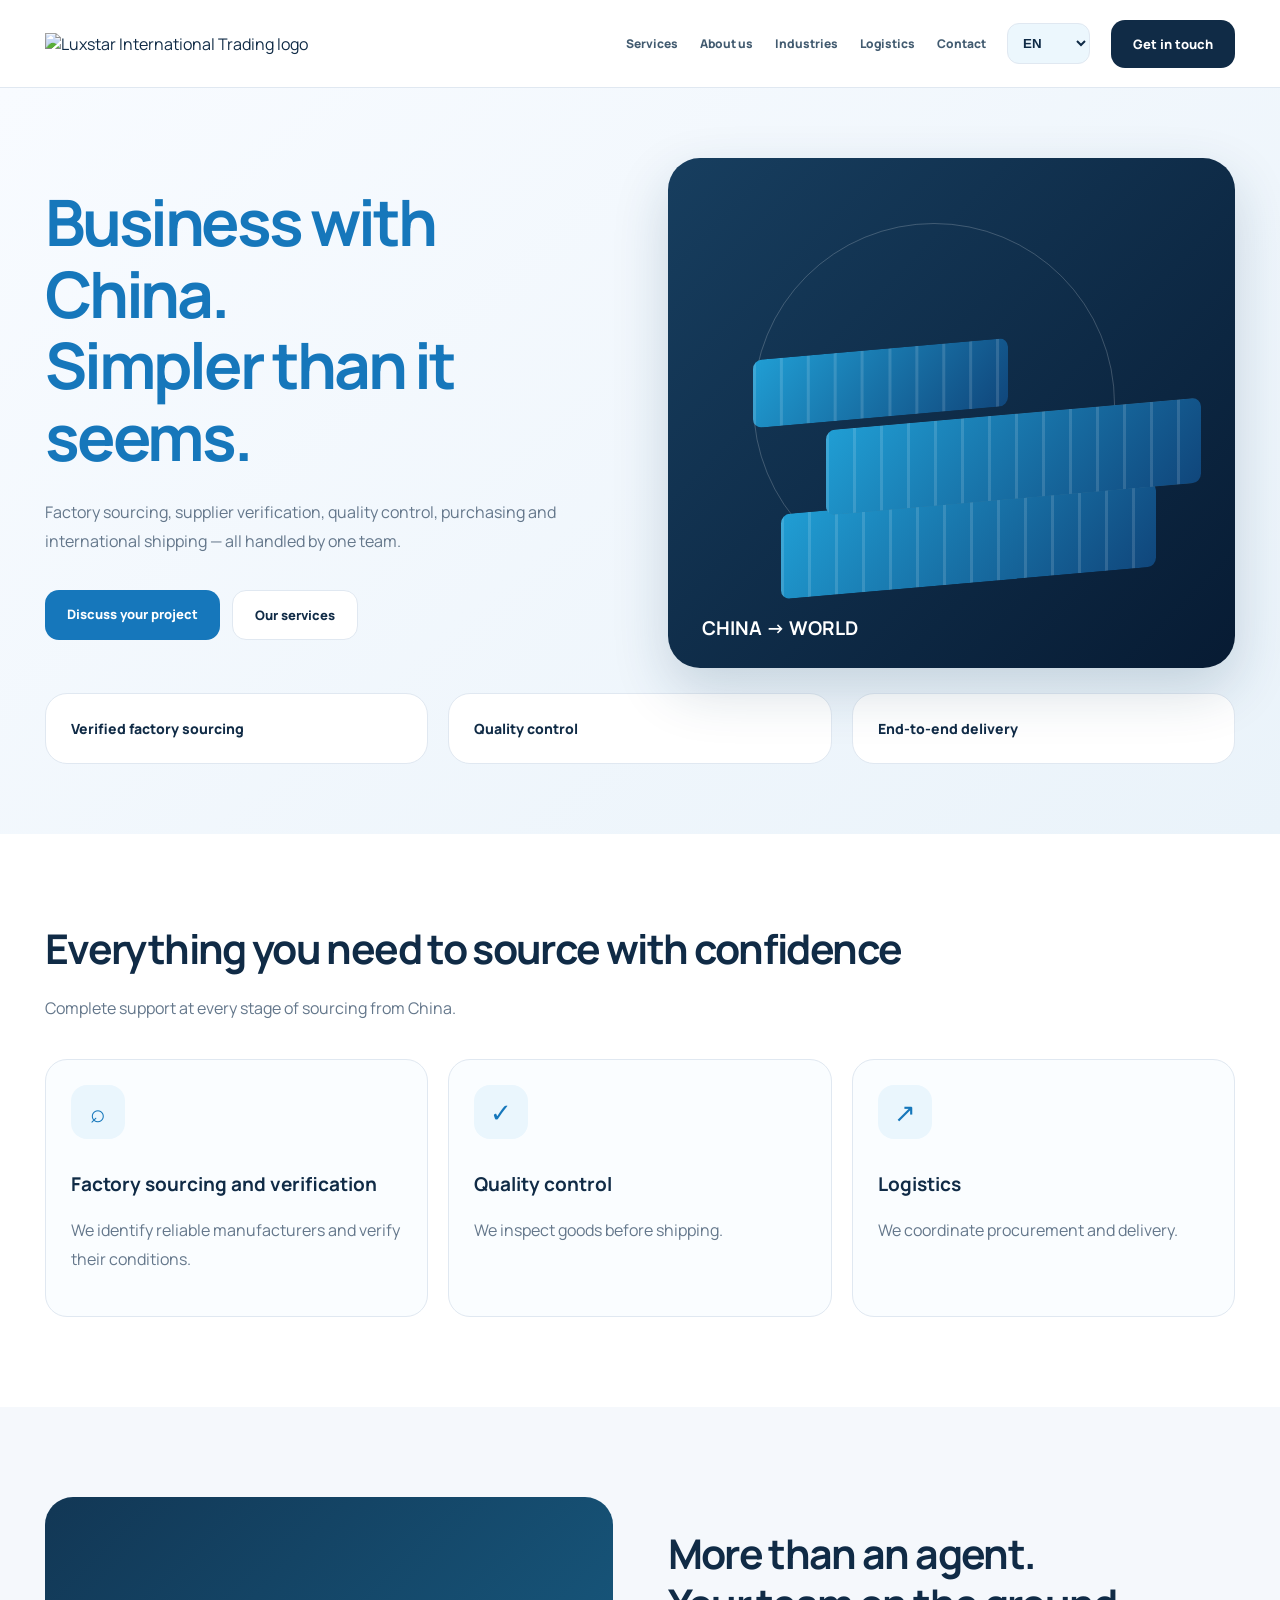
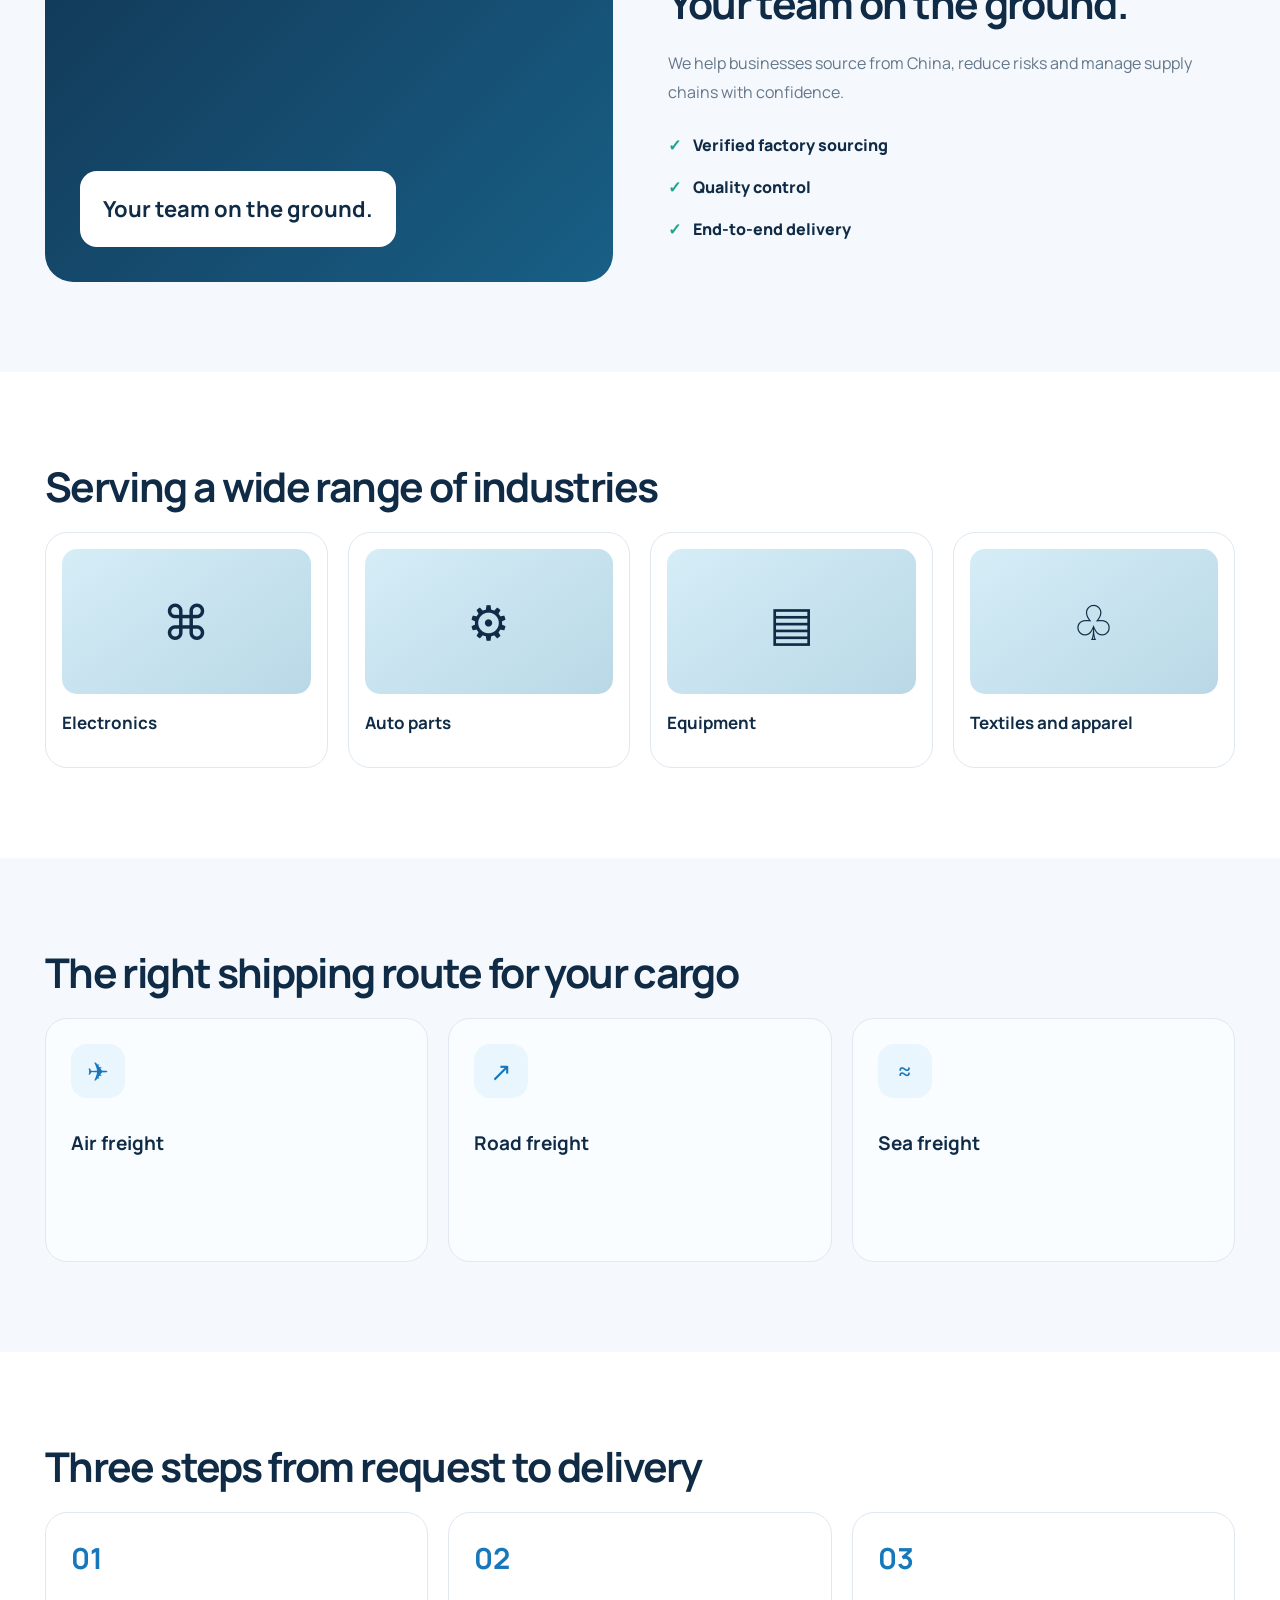
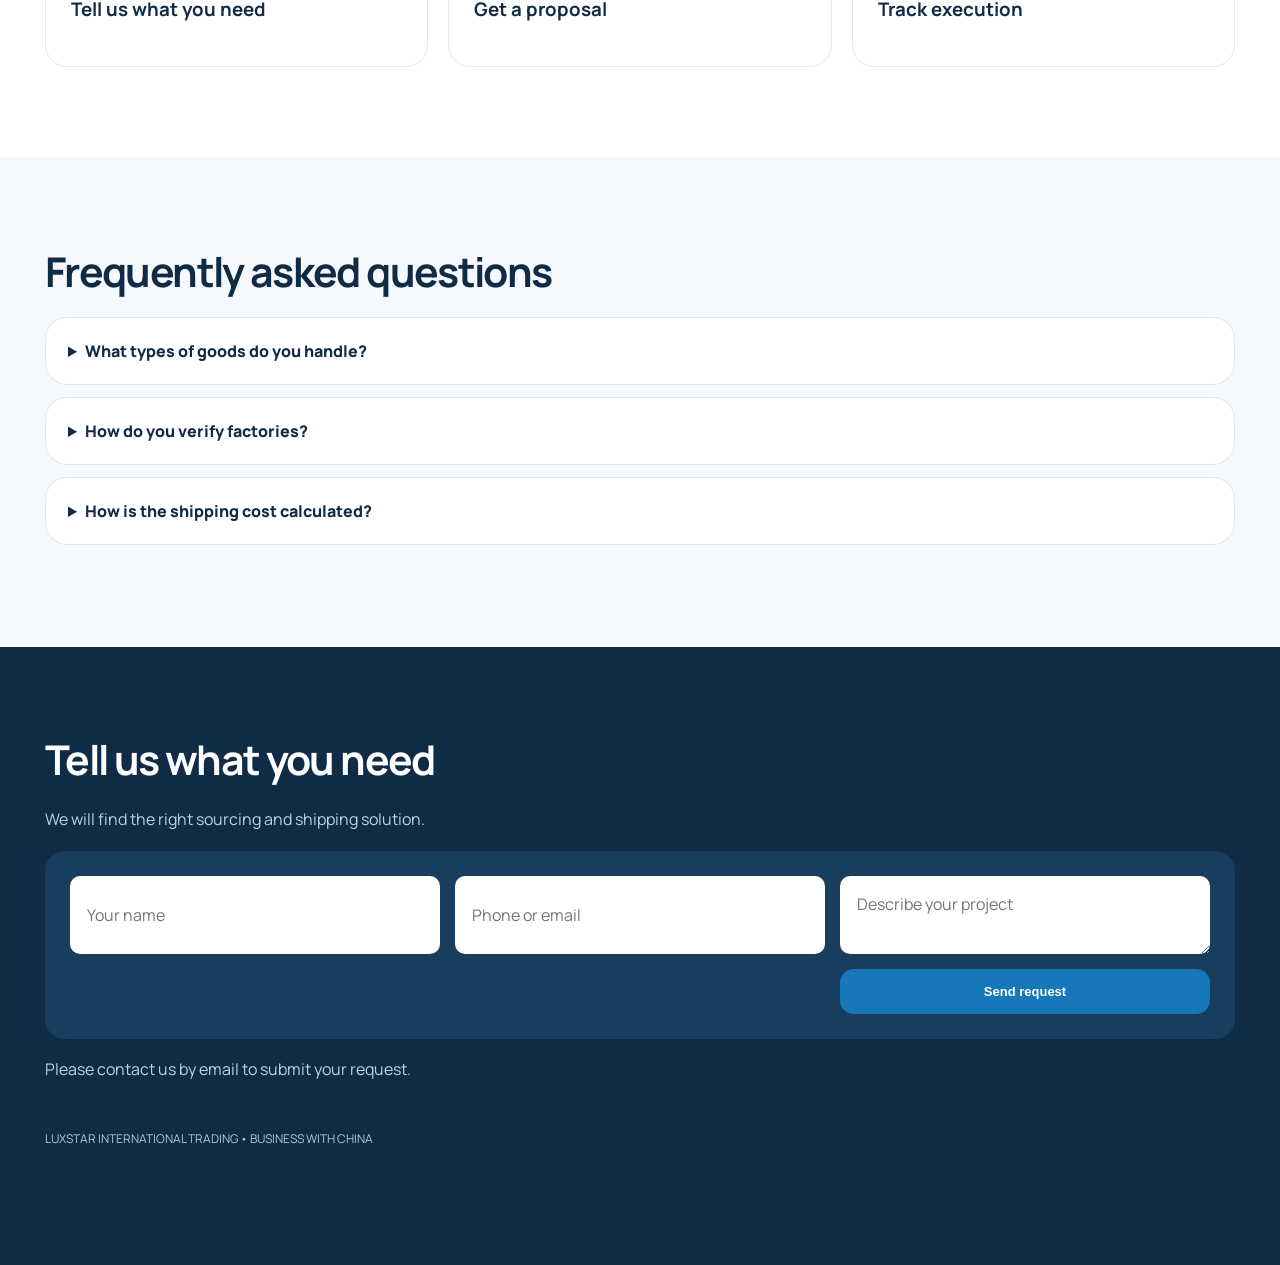
==== figma-release-2026-10-14.html @ 45ba5f86 "Save Figma-based Luxstar English-first website release" ====
<!doctype html><html lang="en"><head><meta charset="utf-8"><meta name="viewport" content="width=device-width,initial-scale=1"><title>Luxstar — China Sourcing & International Logistics</title><meta name="description" content="Factory sourcing, quality control and international logistics from China."><link rel="preconnect" href="https://fonts.googleapis.com"><link rel="stylesheet" href="https://fonts.googleapis.com/css2?family=Manrope:wght@400;500;600;700;800&display=swap"><style>
:root{--navy:#102b46;--blue:#1677bb;--cyan:#4dc7e8;--muted:#64778b;--bg:#f5f8fc;--line:#e0e8f1}*{box-sizing:border-box}html{scroll-behavior:smooth}body{margin:0;background:var(--bg);font-family:Manrope,Arial,sans-serif;color:var(--navy)}a{text-decoration:none;color:inherit}.wrap{width:min(1190px,calc(100% - 38px));margin:auto}.header{background:white;position:sticky;top:0;z-index:20;border-bottom:1px solid var(--line)}.head{display:flex;align-items:center;gap:21px;min-height:87px}.brand img{width:112px;height:74px;object-fit:contain}.nav{display:flex;align-items:center;gap:22px;margin-left:auto}.nav a{font-size:12px;font-weight:800;color:#425b70}.switch{padding:11px;border:1px solid var(--line);border-radius:12px;background:#ecf7fd;color:var(--navy);font-weight:800}.cta,.btn{background:var(--blue);color:white;border-radius:14px;padding:15px 22px;display:inline-block;font-size:13px;font-weight:800;border:0;cursor:pointer}.cta{background:var(--navy)}.hero{padding:70px 0;background:linear-gradient(140deg,#f8fbff,#eaf3fa)}.hero-grid,.about-grid{display:grid;grid-template-columns:1fr 1fr;gap:55px;align-items:center}h1{font-size:clamp(42px,5vw,72px);line-height:1.12;letter-spacing:-.05em;margin:0 0 25px}h1 span{color:var(--blue)}p{line-height:1.85;color:var(--muted)}.hero p{font-size:16px;max-width:570px}.hero .actions{margin-top:33px;display:flex;gap:12px}.btn.outline{color:var(--navy);background:white;border:1px solid var(--line)}.art{height:510px;background:linear-gradient(135deg,#173e5f,#071b33);border-radius:32px;position:relative;overflow:hidden;padding:36px;color:white;box-shadow:0 22px 55px #173e6030}.art:before{content:"";position:absolute;width:360px;height:360px;border:1px solid #ffffff33;border-radius:50%;top:65px;left:15%}.art .box{position:absolute;border-radius:9px;background:repeating-linear-gradient(90deg,#ffffff22 0 3px,transparent 3px 27px),linear-gradient(130deg,#209ed4,#10467b);height:85px;left:20%;width:66%;bottom:85px;transform:skewY(-5deg)}.art .box.two{left:28%;bottom:169px;background-color:#477994}.art .box.three{left:15%;bottom:251px;width:45%;height:68px}.art b{position:absolute;bottom:27px;left:34px;font-size:19px}.stats,.cards,.products,.steps{display:grid;gap:20px}.stats{grid-template-columns:repeat(3,1fr);margin-top:25px}.stats div,.card,.product,.step,.faqitem{background:white;border:1px solid var(--line);border-radius:22px;padding:25px}.stats div{font-size:14px;font-weight:800}section.block{padding:90px 0}section.white{background:white}h2{font-size:clamp(29px,3.2vw,45px);line-height:1.22;letter-spacing:-.04em;margin:0 0 20px}.lead{margin-bottom:35px}.cards{grid-template-columns:repeat(3,1fr)}.card{min-height:244px;background:#fafdff}.card .symbol{display:grid;place-items:center;border-radius:16px;background:#eaf6fd;color:var(--blue);height:54px;width:54px;font-size:26px}.card h3{margin-top:32px;font-size:19px}.about-bg{min-height:385px;background:linear-gradient(135deg,#123755,#185f86);border-radius:28px;display:flex;align-items:flex-end;padding:35px}.about-bg strong{display:block;background:white;padding:23px;border-radius:17px;font-size:22px;max-width:330px}.checks div{padding:10px 0;font-weight:800}.checks div:before{content:"✓";color:#20a38b;margin-right:12px}.products{grid-template-columns:repeat(4,1fr)}.product{padding:16px}.product .graphic{height:145px;background:linear-gradient(145deg,#d5edf7,#b9d8e6);border-radius:15px;display:grid;place-items:center;font-size:48px}.product h3{font-size:17px}.steps{grid-template-columns:repeat(3,1fr)}.step b{font-size:29px;color:var(--blue)}.faqitem{margin:12px 0;padding:0}.faqitem summary{cursor:pointer;padding:22px;font-weight:800}.faqitem p{padding:0 22px 20px}.contact{background:var(--navy);padding:88px 0;color:white}.contact h2{color:white}.contact p{color:#b9d4e9}.contact form{background:#173e5f;padding:25px;border-radius:20px;display:grid;grid-template-columns:1fr 1fr 1fr;gap:15px}.contact input,.contact textarea{width:100%;padding:17px;border:0;border-radius:10px;font:inherit;min-width:0}.contact textarea{resize:vertical;min-height:54px}.contact form button{grid-column:3}.foot{padding:30px 0;color:#aaccdc;font-size:12px}.mobilemenu{display:none}@media(max-width:1050px){.nav{gap:10px}.nav a{font-size:11px}.brand img{width:94px}}@media(max-width:760px){.head{flex-wrap:wrap;padding:8px 0;gap:12px}.nav{order:5;width:100%;overflow-x:auto;padding-bottom:8px;margin-left:0}.nav a{white-space:nowrap}.hero-grid,.about-grid{grid-template-columns:1fr}.art{height:340px}.stats,.cards,.steps{grid-template-columns:1fr}.products{grid-template-columns:repeat(2,1fr)}section.block{padding:55px 0}.contact form{grid-template-columns:1fr}.contact form button{grid-column:1}h1{font-size:42px}.hero{padding:45px 0}}
</style></head><body><header class="header"><div class="wrap head"><a class="brand" href="#top"><img src="https://raw.githubusercontent.com/ceovitaly/luxstar-site/master/logo.jpeg" alt="Luxstar International Trading logo"></a><nav class="nav"><a href="#services" data-i="0"></a><a href="#about" data-i="1"></a><a href="#products" data-i="2"></a><a href="#logistics" data-i="3"></a><a href="#contact" data-i="4"></a></nav><select class="switch" id="lang" aria-label="Language"><option value="en">EN</option><option value="ru">RU</option><option value="zh">中文</option><option value="de">DE</option><option value="es">ES</option><option value="it">IT</option><option value="pt">PT</option><option value="ja">日本語</option><option value="ar">العربية</option><option value="th">ไทย</option><option value="tr">TR</option></select><a href="#contact" class="cta" data-i="5"></a></div></header><main><section id="top" class="hero"><div class="wrap"><div class="hero-grid"><div><h1><span data-i="6"></span><br><span data-i="7"></span></h1><p data-i="8"></p><div class="actions"><a class="btn" href="#contact" data-i="9"></a><a class="btn outline" href="#services" data-i="10"></a></div></div><div class="art" aria-label="Stylized cargo containers"><div class="box"></div><div class="box two"></div><div class="box three"></div><b>CHINA → WORLD</b></div></div><div class="stats"><div data-i="11"></div><div data-i="12"></div><div data-i="13"></div></div></div></section><section id="services" class="block white"><div class="wrap"><h2 data-i="14"></h2><p class="lead" data-i="15"></p><div class="cards"><article class="card"><div class="symbol">⌕</div><h3 data-i="16"></h3><p data-i="17"></p></article><article class="card"><div class="symbol">✓</div><h3 data-i="12"></h3><p data-i="18"></p></article><article class="card"><div class="symbol">↗</div><h3 data-i="3"></h3><p data-i="19"></p></article></div></div></section><section class="block" id="about"><div class="wrap about-grid"><div class="about-bg"><strong data-i="21"></strong></div><div><h2><span data-i="20"></span><br><span data-i="21"></span></h2><p data-i="22"></p><div class="checks"><div data-i="11"></div><div data-i="12"></div><div data-i="13"></div></div></div></div></section><section id="products" class="block white"><div class="wrap"><h2 data-i="27"></h2><div class="products"><article class="product"><div class="graphic">⌘</div><h3 data-i="23"></h3></article><article class="product"><div class="graphic">⚙</div><h3 data-i="24"></h3></article><article class="product"><div class="graphic">▤</div><h3 data-i="25"></h3></article><article class="product"><div class="graphic">♧</div><h3 data-i="26"></h3></article></div></div></section><section id="logistics" class="block"><div class="wrap"><h2 data-i="28"></h2><div class="cards"><article class="card"><div class="symbol">✈</div><h3 data-i="29"></h3></article><article class="card"><div class="symbol">↗</div><h3 data-i="30"></h3></article><article class="card"><div class="symbol">≈</div><h3 data-i="31"></h3></article></div></div></section><section class="block white"><div class="wrap"><h2 data-i="32"></h2><div class="steps"><div class="step"><b>01</b><h3 data-i="33"></h3></div><div class="step"><b>02</b><h3 data-i="34"></h3></div><div class="step"><b>03</b><h3 data-i="35"></h3></div></div></div></section><section class="block"><div class="wrap"><h2 data-i="36"></h2><div class="faqitem"><details><summary data-i="37"></summary><p data-i="17"></p></details></div><div class="faqitem"><details><summary data-i="38"></summary><p data-i="18"></p></details></div><div class="faqitem"><details><summary data-i="39"></summary><p data-i="19"></p></details></div></div></section><section id="contact" class="contact"><div class="wrap"><h2 data-i="40"></h2><p data-i="41"></p><form id="contact-form"><input required name="name" data-ph="42"><input required name="contact" data-ph="43"><textarea required name="message" data-ph="44"></textarea><button class="btn" type="submit" data-i="45"></button></form><p id="form-note" data-i="46"></p><div class="foot">LUXSTAR INTERNATIONAL TRADING • BUSINESS WITH CHINA</div></div></section></main><script>const T={"en":["Services","About us","Industries","Logistics","Contact","Get in touch","Business with China.","Simpler than it seems.","Factory sourcing, supplier verification, quality control, purchasing and international shipping — all handled by one team.","Discuss your project","Our services","Verified factory sourcing","Quality control","End-to-end delivery","Everything you need to source with confidence","Complete support at every stage of sourcing from China.","Factory sourcing and verification","We identify reliable manufacturers and verify their conditions.","We inspect goods before shipping.","We coordinate procurement and delivery.","More than an agent.","Your team on the ground.","We help businesses source from China, reduce risks and manage supply chains with confidence.","Electronics","Auto parts","Equipment","Textiles and apparel","Serving a wide range of industries","The right shipping route for your cargo","Air freight","Road freight","Sea freight","Three steps from request to delivery","Tell us what you need","Get a proposal","Track execution","Frequently asked questions","What types of goods do you handle?","How do you verify factories?","How is the shipping cost calculated?","Tell us what you need","We will find the right sourcing and shipping solution.","Your name","Phone or email","Describe your project","Send request","Please contact us by email to submit your request.","Learn more"],"ru":["Услуги","О компании","Категории","Логистика","Контакты","Связаться","Бизнес с Китаем.","Проще, чем кажется.","Поиск производителей, проверка фабрик, контроль качества, закупки и доставка товаров из Китая — в одной команде.","Обсудить задачу","Наши услуги","Поиск проверенных фабрик","Контроль качества","Доставка под ключ","Всё необходимое для уверенных закупок","Комплексное сопровождение бизнеса на каждом этапе работы с Китаем.","Поиск и проверка фабрик","Найдём надёжного производителя и проверим условия работы.","Проверим товар до отправки.","Организуем закупку и доставку.","Не просто посредник.","Ваша команда на месте.","Помогаем бизнесу закупать товары в Китае, снижать риски и уверенно управлять поставками.","Электроника","Автозапчасти","Оборудование","Текстиль и одежда","Работаем с разными направлениями бизнеса","Оптимальный маршрут под ваш груз","Авиадоставка","Автомобильная","Морская","Три шага от запроса до результата","Расскажите о задаче","Получите предложение","Контролируйте исполнение","Отвечаем на главное","С какими товарами вы работаете?","Как происходит проверка фабрик?","Как рассчитывается стоимость доставки?","Расскажите, что вам нужно","Подберём решение для закупки и доставки из Китая.","Ваше имя","Телефон или email","Опишите задачу","Отправить заявку","Для отправки заявки свяжитесь с нами по электронной почте.","Подробнее"]};const select=document.getElementById('lang');function change(l){const lang=T[l]?l:'en';const values=T[lang];document.documentElement.lang=lang;document.documentElement.dir=lang==='ar'?'rtl':'ltr';document.querySelectorAll('[data-i]').forEach(n=>{n.textContent=values[Number(n.dataset.i)]||T.en[Number(n.dataset.i)]});document.querySelectorAll('[data-ph]').forEach(n=>{n.placeholder=values[Number(n.dataset.ph)]||T.en[Number(n.dataset.ph)]});select.value=l;try{localStorage.setItem('luxstar-lang',l)}catch(e){}document.title='LUXSTAR — '+(values[6]||T.en[6]);history.replaceState(null,'',location.pathname+'?lang='+l+location.hash)}select.addEventListener('change',e=>change(e.target.value));const params=new URLSearchParams(location.search);change(params.get('lang')||localStorage.getItem('luxstar-lang')||'en');document.getElementById('contact-form').addEventListener('submit',e=>{e.preventDefault();const d=new FormData(e.target);const subject=encodeURIComponent('Luxstar website inquiry');const body=encodeURIComponent('Name: '+d.get('name')+'\nContact: '+d.get('contact')+'\nMessage: '+d.get('message'));location.href='mailto:info@luxstartrading.com?subject='+subject+'&body='+body;});</script></body></html>
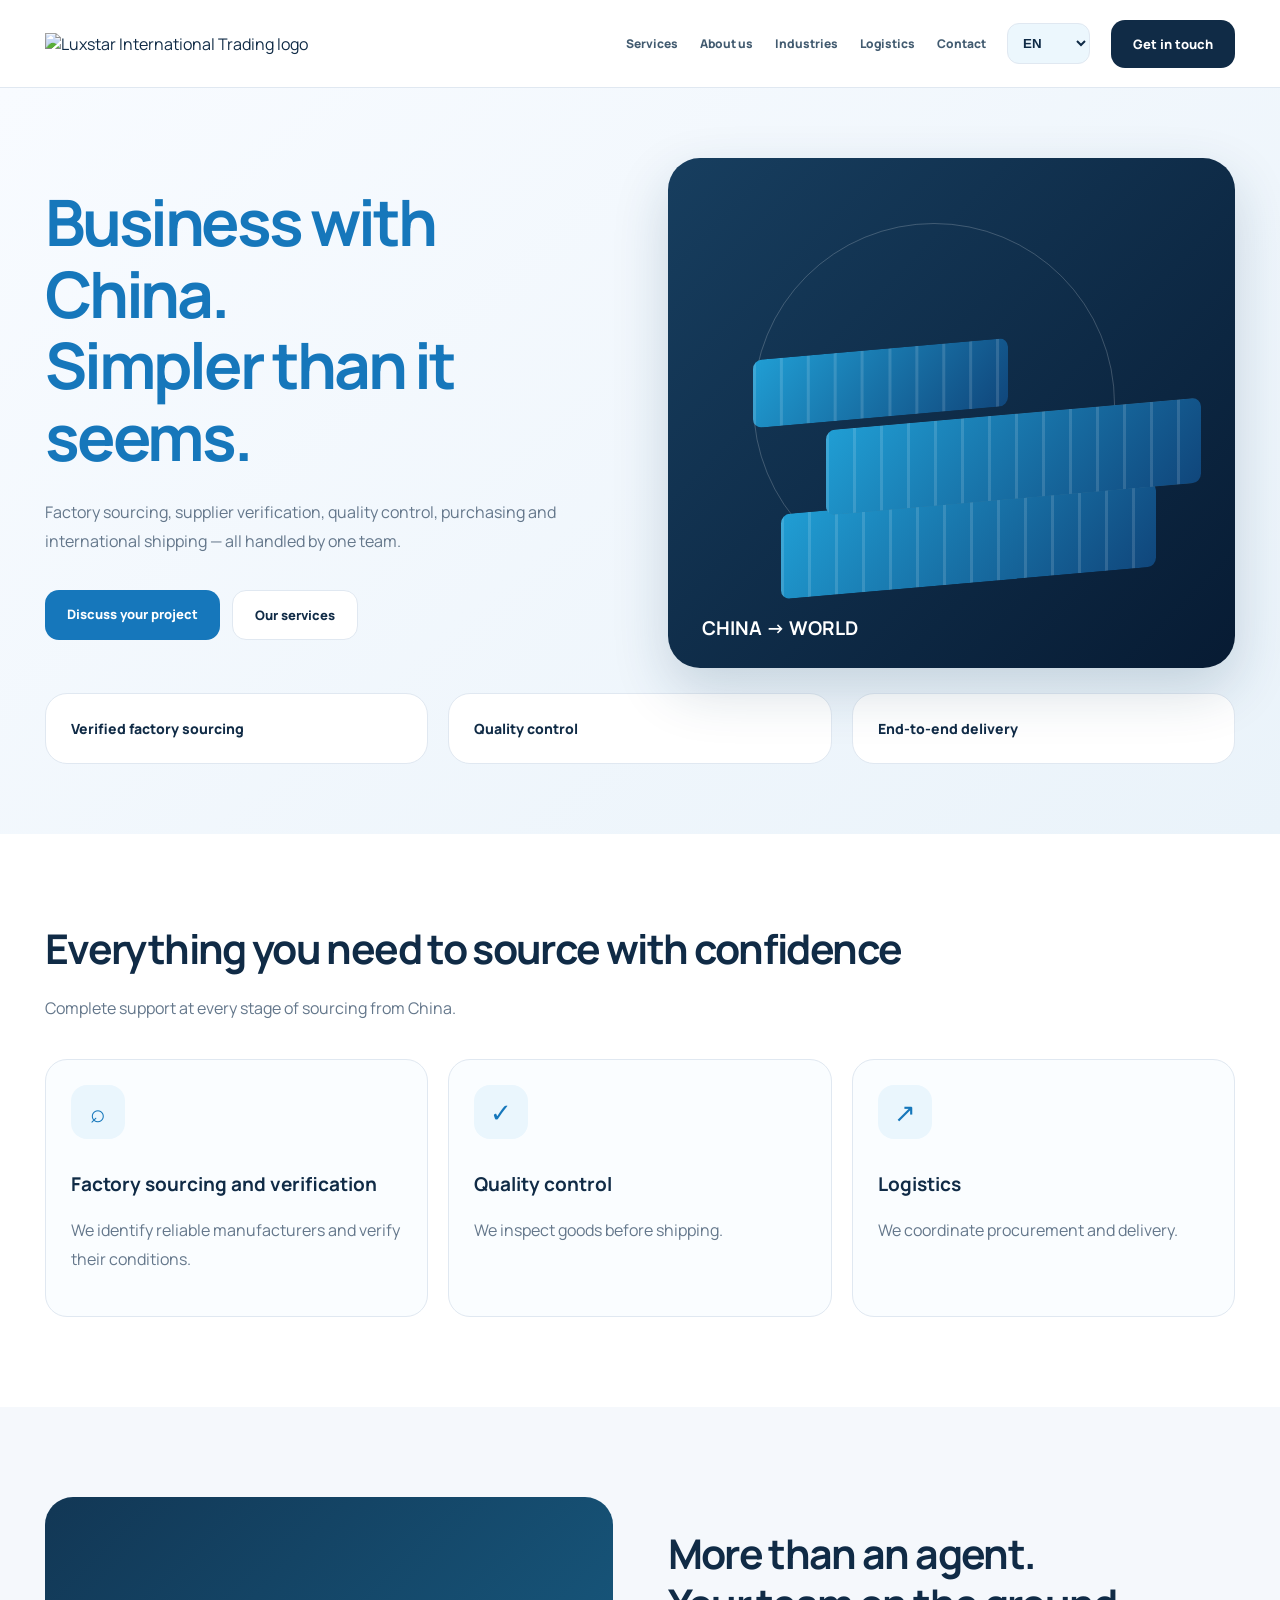
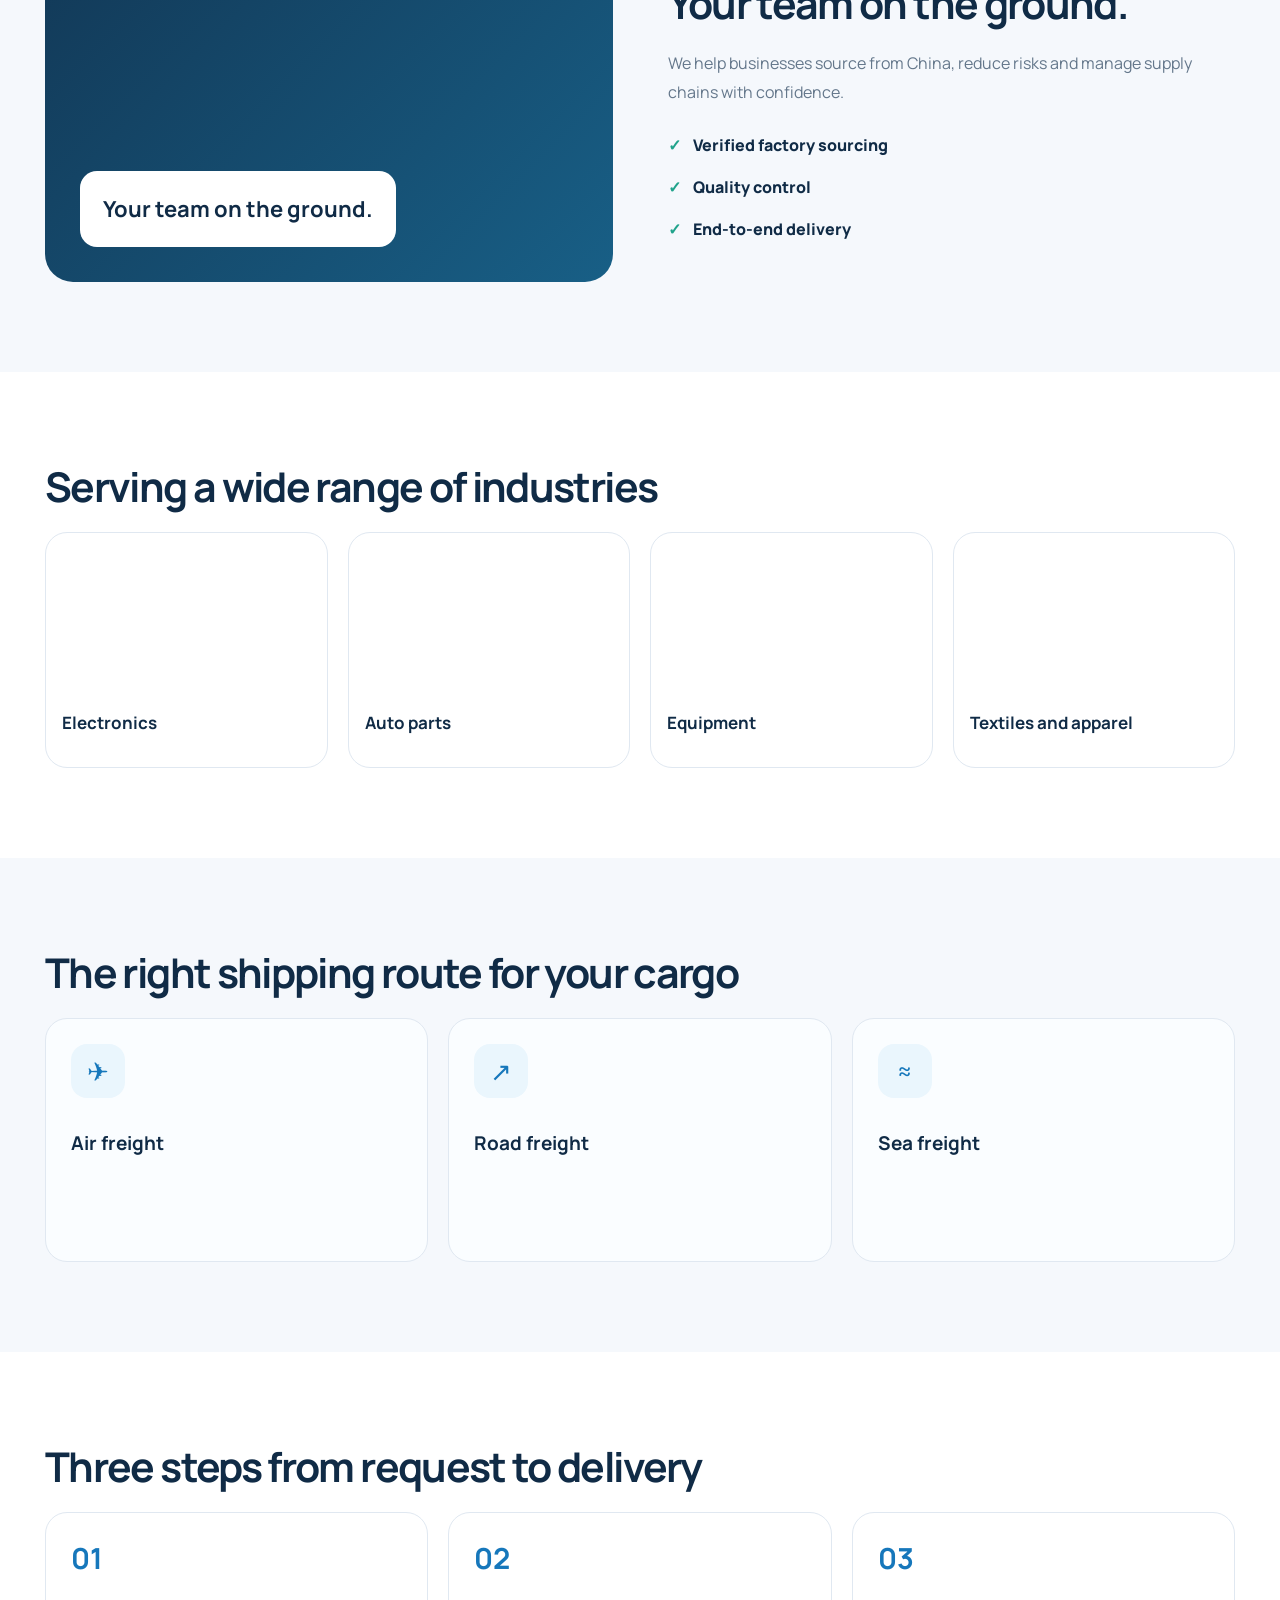
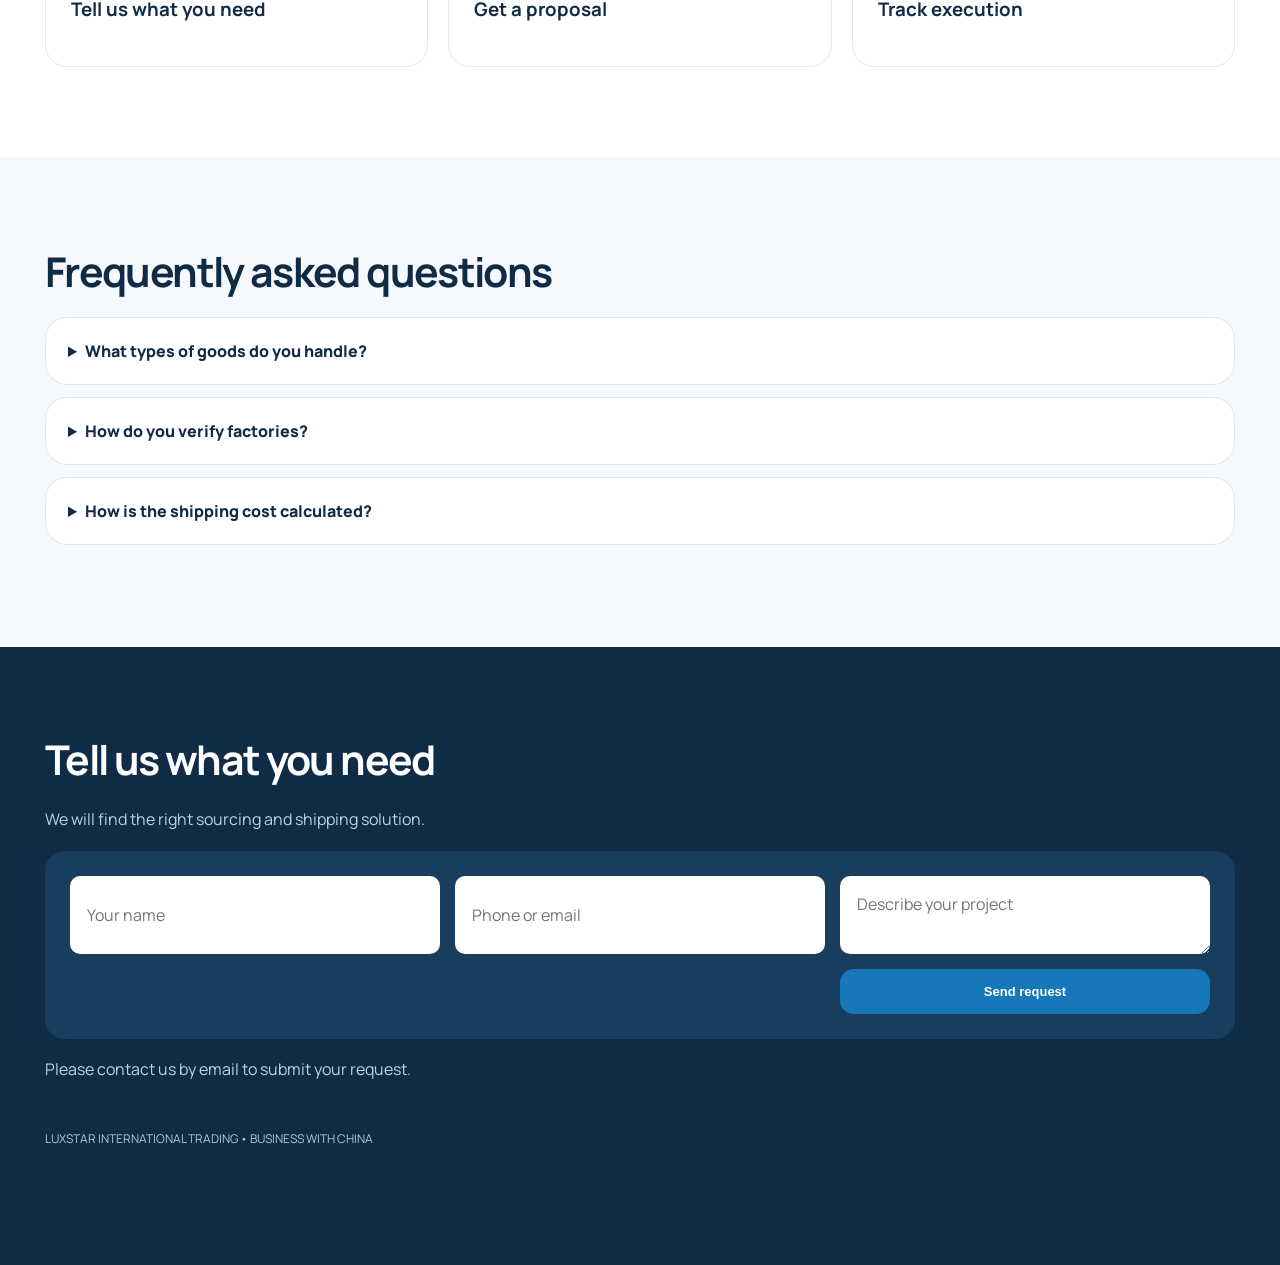
==== commit b9a4fca8: "Use original Luxstar imagery for hero and product categories" ====
--- a/figma-release-2026-10-14.html
+++ b/figma-release-2026-10-14.html
@@ -1,3 +1,3 @@
 <!doctype html><html lang="en"><head><meta charset="utf-8"><meta name="viewport" content="width=device-width,initial-scale=1"><title>Luxstar — China Sourcing & International Logistics</title><meta name="description" content="Factory sourcing, quality control and international logistics from China."><link rel="preconnect" href="https://fonts.googleapis.com"><link rel="stylesheet" href="https://fonts.googleapis.com/css2?family=Manrope:wght@400;500;600;700;800&display=swap"><style>
-:root{--navy:#102b46;--blue:#1677bb;--cyan:#4dc7e8;--muted:#64778b;--bg:#f5f8fc;--line:#e0e8f1}*{box-sizing:border-box}html{scroll-behavior:smooth}body{margin:0;background:var(--bg);font-family:Manrope,Arial,sans-serif;color:var(--navy)}a{text-decoration:none;color:inherit}.wrap{width:min(1190px,calc(100% - 38px));margin:auto}.header{background:white;position:sticky;top:0;z-index:20;border-bottom:1px solid var(--line)}.head{display:flex;align-items:center;gap:21px;min-height:87px}.brand img{width:112px;height:74px;object-fit:contain}.nav{display:flex;align-items:center;gap:22px;margin-left:auto}.nav a{font-size:12px;font-weight:800;color:#425b70}.switch{padding:11px;border:1px solid var(--line);border-radius:12px;background:#ecf7fd;color:var(--navy);font-weight:800}.cta,.btn{background:var(--blue);color:white;border-radius:14px;padding:15px 22px;display:inline-block;font-size:13px;font-weight:800;border:0;cursor:pointer}.cta{background:var(--navy)}.hero{padding:70px 0;background:linear-gradient(140deg,#f8fbff,#eaf3fa)}.hero-grid,.about-grid{display:grid;grid-template-columns:1fr 1fr;gap:55px;align-items:center}h1{font-size:clamp(42px,5vw,72px);line-height:1.12;letter-spacing:-.05em;margin:0 0 25px}h1 span{color:var(--blue)}p{line-height:1.85;color:var(--muted)}.hero p{font-size:16px;max-width:570px}.hero .actions{margin-top:33px;display:flex;gap:12px}.btn.outline{color:var(--navy);background:white;border:1px solid var(--line)}.art{height:510px;background:linear-gradient(135deg,#173e5f,#071b33);border-radius:32px;position:relative;overflow:hidden;padding:36px;color:white;box-shadow:0 22px 55px #173e6030}.art:before{content:"";position:absolute;width:360px;height:360px;border:1px solid #ffffff33;border-radius:50%;top:65px;left:15%}.art .box{position:absolute;border-radius:9px;background:repeating-linear-gradient(90deg,#ffffff22 0 3px,transparent 3px 27px),linear-gradient(130deg,#209ed4,#10467b);height:85px;left:20%;width:66%;bottom:85px;transform:skewY(-5deg)}.art .box.two{left:28%;bottom:169px;background-color:#477994}.art .box.three{left:15%;bottom:251px;width:45%;height:68px}.art b{position:absolute;bottom:27px;left:34px;font-size:19px}.stats,.cards,.products,.steps{display:grid;gap:20px}.stats{grid-template-columns:repeat(3,1fr);margin-top:25px}.stats div,.card,.product,.step,.faqitem{background:white;border:1px solid var(--line);border-radius:22px;padding:25px}.stats div{font-size:14px;font-weight:800}section.block{padding:90px 0}section.white{background:white}h2{font-size:clamp(29px,3.2vw,45px);line-height:1.22;letter-spacing:-.04em;margin:0 0 20px}.lead{margin-bottom:35px}.cards{grid-template-columns:repeat(3,1fr)}.card{min-height:244px;background:#fafdff}.card .symbol{display:grid;place-items:center;border-radius:16px;background:#eaf6fd;color:var(--blue);height:54px;width:54px;font-size:26px}.card h3{margin-top:32px;font-size:19px}.about-bg{min-height:385px;background:linear-gradient(135deg,#123755,#185f86);border-radius:28px;display:flex;align-items:flex-end;padding:35px}.about-bg strong{display:block;background:white;padding:23px;border-radius:17px;font-size:22px;max-width:330px}.checks div{padding:10px 0;font-weight:800}.checks div:before{content:"✓";color:#20a38b;margin-right:12px}.products{grid-template-columns:repeat(4,1fr)}.product{padding:16px}.product .graphic{height:145px;background:linear-gradient(145deg,#d5edf7,#b9d8e6);border-radius:15px;display:grid;place-items:center;font-size:48px}.product h3{font-size:17px}.steps{grid-template-columns:repeat(3,1fr)}.step b{font-size:29px;color:var(--blue)}.faqitem{margin:12px 0;padding:0}.faqitem summary{cursor:pointer;padding:22px;font-weight:800}.faqitem p{padding:0 22px 20px}.contact{background:var(--navy);padding:88px 0;color:white}.contact h2{color:white}.contact p{color:#b9d4e9}.contact form{background:#173e5f;padding:25px;border-radius:20px;display:grid;grid-template-columns:1fr 1fr 1fr;gap:15px}.contact input,.contact textarea{width:100%;padding:17px;border:0;border-radius:10px;font:inherit;min-width:0}.contact textarea{resize:vertical;min-height:54px}.contact form button{grid-column:3}.foot{padding:30px 0;color:#aaccdc;font-size:12px}.mobilemenu{display:none}@media(max-width:1050px){.nav{gap:10px}.nav a{font-size:11px}.brand img{width:94px}}@media(max-width:760px){.head{flex-wrap:wrap;padding:8px 0;gap:12px}.nav{order:5;width:100%;overflow-x:auto;padding-bottom:8px;margin-left:0}.nav a{white-space:nowrap}.hero-grid,.about-grid{grid-template-columns:1fr}.art{height:340px}.stats,.cards,.steps{grid-template-columns:1fr}.products{grid-template-columns:repeat(2,1fr)}section.block{padding:55px 0}.contact form{grid-template-columns:1fr}.contact form button{grid-column:1}h1{font-size:42px}.hero{padding:45px 0}}
-</style></head><body><header class="header"><div class="wrap head"><a class="brand" href="#top"><img src="https://raw.githubusercontent.com/ceovitaly/luxstar-site/master/logo.jpeg" alt="Luxstar International Trading logo"></a><nav class="nav"><a href="#services" data-i="0"></a><a href="#about" data-i="1"></a><a href="#products" data-i="2"></a><a href="#logistics" data-i="3"></a><a href="#contact" data-i="4"></a></nav><select class="switch" id="lang" aria-label="Language"><option value="en">EN</option><option value="ru">RU</option><option value="zh">中文</option><option value="de">DE</option><option value="es">ES</option><option value="it">IT</option><option value="pt">PT</option><option value="ja">日本語</option><option value="ar">العربية</option><option value="th">ไทย</option><option value="tr">TR</option></select><a href="#contact" class="cta" data-i="5"></a></div></header><main><section id="top" class="hero"><div class="wrap"><div class="hero-grid"><div><h1><span data-i="6"></span><br><span data-i="7"></span></h1><p data-i="8"></p><div class="actions"><a class="btn" href="#contact" data-i="9"></a><a class="btn outline" href="#services" data-i="10"></a></div></div><div class="art" aria-label="Stylized cargo containers"><div class="box"></div><div class="box two"></div><div class="box three"></div><b>CHINA → WORLD</b></div></div><div class="stats"><div data-i="11"></div><div data-i="12"></div><div data-i="13"></div></div></div></section><section id="services" class="block white"><div class="wrap"><h2 data-i="14"></h2><p class="lead" data-i="15"></p><div class="cards"><article class="card"><div class="symbol">⌕</div><h3 data-i="16"></h3><p data-i="17"></p></article><article class="card"><div class="symbol">✓</div><h3 data-i="12"></h3><p data-i="18"></p></article><article class="card"><div class="symbol">↗</div><h3 data-i="3"></h3><p data-i="19"></p></article></div></div></section><section class="block" id="about"><div class="wrap about-grid"><div class="about-bg"><strong data-i="21"></strong></div><div><h2><span data-i="20"></span><br><span data-i="21"></span></h2><p data-i="22"></p><div class="checks"><div data-i="11"></div><div data-i="12"></div><div data-i="13"></div></div></div></div></section><section id="products" class="block white"><div class="wrap"><h2 data-i="27"></h2><div class="products"><article class="product"><div class="graphic">⌘</div><h3 data-i="23"></h3></article><article class="product"><div class="graphic">⚙</div><h3 data-i="24"></h3></article><article class="product"><div class="graphic">▤</div><h3 data-i="25"></h3></article><article class="product"><div class="graphic">♧</div><h3 data-i="26"></h3></article></div></div></section><section id="logistics" class="block"><div class="wrap"><h2 data-i="28"></h2><div class="cards"><article class="card"><div class="symbol">✈</div><h3 data-i="29"></h3></article><article class="card"><div class="symbol">↗</div><h3 data-i="30"></h3></article><article class="card"><div class="symbol">≈</div><h3 data-i="31"></h3></article></div></div></section><section class="block white"><div class="wrap"><h2 data-i="32"></h2><div class="steps"><div class="step"><b>01</b><h3 data-i="33"></h3></div><div class="step"><b>02</b><h3 data-i="34"></h3></div><div class="step"><b>03</b><h3 data-i="35"></h3></div></div></div></section><section class="block"><div class="wrap"><h2 data-i="36"></h2><div class="faqitem"><details><summary data-i="37"></summary><p data-i="17"></p></details></div><div class="faqitem"><details><summary data-i="38"></summary><p data-i="18"></p></details></div><div class="faqitem"><details><summary data-i="39"></summary><p data-i="19"></p></details></div></div></section><section id="contact" class="contact"><div class="wrap"><h2 data-i="40"></h2><p data-i="41"></p><form id="contact-form"><input required name="name" data-ph="42"><input required name="contact" data-ph="43"><textarea required name="message" data-ph="44"></textarea><button class="btn" type="submit" data-i="45"></button></form><p id="form-note" data-i="46"></p><div class="foot">LUXSTAR INTERNATIONAL TRADING • BUSINESS WITH CHINA</div></div></section></main><script>const T={"en":["Services","About us","Industries","Logistics","Contact","Get in touch","Business with China.","Simpler than it seems.","Factory sourcing, supplier verification, quality control, purchasing and international shipping — all handled by one team.","Discuss your project","Our services","Verified factory sourcing","Quality control","End-to-end delivery","Everything you need to source with confidence","Complete support at every stage of sourcing from China.","Factory sourcing and verification","We identify reliable manufacturers and verify their conditions.","We inspect goods before shipping.","We coordinate procurement and delivery.","More than an agent.","Your team on the ground.","We help businesses source from China, reduce risks and manage supply chains with confidence.","Electronics","Auto parts","Equipment","Textiles and apparel","Serving a wide range of industries","The right shipping route for your cargo","Air freight","Road freight","Sea freight","Three steps from request to delivery","Tell us what you need","Get a proposal","Track execution","Frequently asked questions","What types of goods do you handle?","How do you verify factories?","How is the shipping cost calculated?","Tell us what you need","We will find the right sourcing and shipping solution.","Your name","Phone or email","Describe your project","Send request","Please contact us by email to submit your request.","Learn more"],"ru":["Услуги","О компании","Категории","Логистика","Контакты","Связаться","Бизнес с Китаем.","Проще, чем кажется.","Поиск производителей, проверка фабрик, контроль качества, закупки и доставка товаров из Китая — в одной команде.","Обсудить задачу","Наши услуги","Поиск проверенных фабрик","Контроль качества","Доставка под ключ","Всё необходимое для уверенных закупок","Комплексное сопровождение бизнеса на каждом этапе работы с Китаем.","Поиск и проверка фабрик","Найдём надёжного производителя и проверим условия работы.","Проверим товар до отправки.","Организуем закупку и доставку.","Не просто посредник.","Ваша команда на месте.","Помогаем бизнесу закупать товары в Китае, снижать риски и уверенно управлять поставками.","Электроника","Автозапчасти","Оборудование","Текстиль и одежда","Работаем с разными направлениями бизнеса","Оптимальный маршрут под ваш груз","Авиадоставка","Автомобильная","Морская","Три шага от запроса до результата","Расскажите о задаче","Получите предложение","Контролируйте исполнение","Отвечаем на главное","С какими товарами вы работаете?","Как происходит проверка фабрик?","Как рассчитывается стоимость доставки?","Расскажите, что вам нужно","Подберём решение для закупки и доставки из Китая.","Ваше имя","Телефон или email","Опишите задачу","Отправить заявку","Для отправки заявки свяжитесь с нами по электронной почте.","Подробнее"]};const select=document.getElementById('lang');function change(l){const lang=T[l]?l:'en';const values=T[lang];document.documentElement.lang=lang;document.documentElement.dir=lang==='ar'?'rtl':'ltr';document.querySelectorAll('[data-i]').forEach(n=>{n.textContent=values[Number(n.dataset.i)]||T.en[Number(n.dataset.i)]});document.querySelectorAll('[data-ph]').forEach(n=>{n.placeholder=values[Number(n.dataset.ph)]||T.en[Number(n.dataset.ph)]});select.value=l;try{localStorage.setItem('luxstar-lang',l)}catch(e){}document.title='LUXSTAR — '+(values[6]||T.en[6]);history.replaceState(null,'',location.pathname+'?lang='+l+location.hash)}select.addEventListener('change',e=>change(e.target.value));const params=new URLSearchParams(location.search);change(params.get('lang')||localStorage.getItem('luxstar-lang')||'en');document.getElementById('contact-form').addEventListener('submit',e=>{e.preventDefault();const d=new FormData(e.target);const subject=encodeURIComponent('Luxstar website inquiry');const body=encodeURIComponent('Name: '+d.get('name')+'\nContact: '+d.get('contact')+'\nMessage: '+d.get('message'));location.href='mailto:info@luxstartrading.com?subject='+subject+'&body='+body;});</script></body></html>+:root{--navy:#102b46;--blue:#1677bb;--cyan:#4dc7e8;--muted:#64778b;--bg:#f5f8fc;--line:#e0e8f1}*{box-sizing:border-box}html{scroll-behavior:smooth}body{margin:0;background:var(--bg);font-family:Manrope,Arial,sans-serif;color:var(--navy)}a{text-decoration:none;color:inherit}.wrap{width:min(1190px,calc(100% - 38px));margin:auto}.header{background:white;position:sticky;top:0;z-index:20;border-bottom:1px solid var(--line)}.head{display:flex;align-items:center;gap:21px;min-height:87px}.brand img{width:112px;height:74px;object-fit:contain}.nav{display:flex;align-items:center;gap:22px;margin-left:auto}.nav a{font-size:12px;font-weight:800;color:#425b70}.switch{padding:11px;border:1px solid var(--line);border-radius:12px;background:#ecf7fd;color:var(--navy);font-weight:800}.cta,.btn{background:var(--blue);color:white;border-radius:14px;padding:15px 22px;display:inline-block;font-size:13px;font-weight:800;border:0;cursor:pointer}.cta{background:var(--navy)}.hero{padding:70px 0;background:linear-gradient(140deg,#f8fbff,#eaf3fa)}.hero-grid,.about-grid{display:grid;grid-template-columns:1fr 1fr;gap:55px;align-items:center}h1{font-size:clamp(42px,5vw,72px);line-height:1.12;letter-spacing:-.05em;margin:0 0 25px}h1 span{color:var(--blue)}p{line-height:1.85;color:var(--muted)}.hero p{font-size:16px;max-width:570px}.hero .actions{margin-top:33px;display:flex;gap:12px}.btn.outline{color:var(--navy);background:white;border:1px solid var(--line)}.art{background-image:linear-gradient(120deg,rgba(12,37,69,.8),rgba(8,26,48,.78)),url('https://images.unsplash.com/photo-1586528116311-ad8dd3c8310d?auto=format&fit=crop&w=1950&q=80');background-size:cover;background-position:center;height:510px;background:linear-gradient(135deg,#173e5f,#071b33);border-radius:32px;position:relative;overflow:hidden;padding:36px;color:white;box-shadow:0 22px 55px #173e6030}.art:before{content:"";position:absolute;width:360px;height:360px;border:1px solid #ffffff33;border-radius:50%;top:65px;left:15%}.art .box{position:absolute;border-radius:9px;background:repeating-linear-gradient(90deg,#ffffff22 0 3px,transparent 3px 27px),linear-gradient(130deg,#209ed4,#10467b);height:85px;left:20%;width:66%;bottom:85px;transform:skewY(-5deg)}.art .box.two{left:28%;bottom:169px;background-color:#477994}.art .box.three{left:15%;bottom:251px;width:45%;height:68px}.art b{position:absolute;bottom:27px;left:34px;font-size:19px}.stats,.cards,.products,.steps{display:grid;gap:20px}.stats{grid-template-columns:repeat(3,1fr);margin-top:25px}.stats div,.card,.product,.step,.faqitem{background:white;border:1px solid var(--line);border-radius:22px;padding:25px}.stats div{font-size:14px;font-weight:800}section.block{padding:90px 0}section.white{background:white}h2{font-size:clamp(29px,3.2vw,45px);line-height:1.22;letter-spacing:-.04em;margin:0 0 20px}.lead{margin-bottom:35px}.cards{grid-template-columns:repeat(3,1fr)}.card{min-height:244px;background:#fafdff}.card .symbol{display:grid;place-items:center;border-radius:16px;background:#eaf6fd;color:var(--blue);height:54px;width:54px;font-size:26px}.card h3{margin-top:32px;font-size:19px}.about-bg{min-height:385px;background:linear-gradient(135deg,#123755,#185f86);border-radius:28px;display:flex;align-items:flex-end;padding:35px}.about-bg strong{display:block;background:white;padding:23px;border-radius:17px;font-size:22px;max-width:330px}.checks div{padding:10px 0;font-weight:800}.checks div:before{content:"✓";color:#20a38b;margin-right:12px}.products{grid-template-columns:repeat(4,1fr)}.product{padding:16px}.product .graphic{background-size:cover;background-position:center;height:145px;background:linear-gradient(145deg,#d5edf7,#b9d8e6);border-radius:15px;display:grid;place-items:center;font-size:48px}.product h3{font-size:17px}.steps{grid-template-columns:repeat(3,1fr)}.step b{font-size:29px;color:var(--blue)}.faqitem{margin:12px 0;padding:0}.faqitem summary{cursor:pointer;padding:22px;font-weight:800}.faqitem p{padding:0 22px 20px}.contact{background:var(--navy);padding:88px 0;color:white}.contact h2{color:white}.contact p{color:#b9d4e9}.contact form{background:#173e5f;padding:25px;border-radius:20px;display:grid;grid-template-columns:1fr 1fr 1fr;gap:15px}.contact input,.contact textarea{width:100%;padding:17px;border:0;border-radius:10px;font:inherit;min-width:0}.contact textarea{resize:vertical;min-height:54px}.contact form button{grid-column:3}.foot{padding:30px 0;color:#aaccdc;font-size:12px}.mobilemenu{display:none}@media(max-width:1050px){.nav{gap:10px}.nav a{font-size:11px}.brand img{width:94px}}@media(max-width:760px){.head{flex-wrap:wrap;padding:8px 0;gap:12px}.nav{order:5;width:100%;overflow-x:auto;padding-bottom:8px;margin-left:0}.nav a{white-space:nowrap}.hero-grid,.about-grid{grid-template-columns:1fr}.art{height:340px}.stats,.cards,.steps{grid-template-columns:1fr}.products{grid-template-columns:repeat(2,1fr)}section.block{padding:55px 0}.contact form{grid-template-columns:1fr}.contact form button{grid-column:1}h1{font-size:42px}.hero{padding:45px 0}}
+</style></head><body><header class="header"><div class="wrap head"><a class="brand" href="#top"><img src="https://raw.githubusercontent.com/ceovitaly/luxstar-site/master/logo.jpeg" alt="Luxstar International Trading logo"></a><nav class="nav"><a href="#services" data-i="0"></a><a href="#about" data-i="1"></a><a href="#products" data-i="2"></a><a href="#logistics" data-i="3"></a><a href="#contact" data-i="4"></a></nav><select class="switch" id="lang" aria-label="Language"><option value="en">EN</option><option value="ru">RU</option><option value="zh">中文</option><option value="de">DE</option><option value="es">ES</option><option value="it">IT</option><option value="pt">PT</option><option value="ja">日本語</option><option value="ar">العربية</option><option value="th">ไทย</option><option value="tr">TR</option></select><a href="#contact" class="cta" data-i="5"></a></div></header><main><section id="top" class="hero"><div class="wrap"><div class="hero-grid"><div><h1><span data-i="6"></span><br><span data-i="7"></span></h1><p data-i="8"></p><div class="actions"><a class="btn" href="#contact" data-i="9"></a><a class="btn outline" href="#services" data-i="10"></a></div></div><div class="art" aria-label="Stylized cargo containers"><div class="box"></div><div class="box two"></div><div class="box three"></div><b>CHINA → WORLD</b></div></div><div class="stats"><div data-i="11"></div><div data-i="12"></div><div data-i="13"></div></div></div></section><section id="services" class="block white"><div class="wrap"><h2 data-i="14"></h2><p class="lead" data-i="15"></p><div class="cards"><article class="card"><div class="symbol">⌕</div><h3 data-i="16"></h3><p data-i="17"></p></article><article class="card"><div class="symbol">✓</div><h3 data-i="12"></h3><p data-i="18"></p></article><article class="card"><div class="symbol">↗</div><h3 data-i="3"></h3><p data-i="19"></p></article></div></div></section><section class="block" id="about"><div class="wrap about-grid"><div class="about-bg"><strong data-i="21"></strong></div><div><h2><span data-i="20"></span><br><span data-i="21"></span></h2><p data-i="22"></p><div class="checks"><div data-i="11"></div><div data-i="12"></div><div data-i="13"></div></div></div></div></section><section id="products" class="block white"><div class="wrap"><h2 data-i="27"></h2><div class="products"><article class="product"><div class="graphic" role="img" aria-label="Product category" style="background-image:url('https://images.unsplash.com/photo-1519389950473-47ba0277781c?auto=format&fit=crop&w=500&q=60')"></div><h3 data-i="23"></h3></article><article class="product"><div class="graphic" role="img" aria-label="Product category" style="background-image:url('https://images.unsplash.com/photo-1503376780353-7e6692767b70?auto=format&fit=crop&w=500&q=60')"></div><h3 data-i="24"></h3></article><article class="product"><div class="graphic" role="img" aria-label="Product category" style="background-image:url('https://images.unsplash.com/photo-1581091226825-a6a2a5aee158?auto=format&fit=crop&w=500&q=60')"></div><h3 data-i="25"></h3></article><article class="product"><div class="graphic" role="img" aria-label="Product category" style="background-image:url('https://images.unsplash.com/photo-1523381210434-271e8be1f52b?auto=format&fit=crop&w=500&q=60')"></div><h3 data-i="26"></h3></article></div></div></section><section id="logistics" class="block"><div class="wrap"><h2 data-i="28"></h2><div class="cards"><article class="card"><div class="symbol">✈</div><h3 data-i="29"></h3></article><article class="card"><div class="symbol">↗</div><h3 data-i="30"></h3></article><article class="card"><div class="symbol">≈</div><h3 data-i="31"></h3></article></div></div></section><section class="block white"><div class="wrap"><h2 data-i="32"></h2><div class="steps"><div class="step"><b>01</b><h3 data-i="33"></h3></div><div class="step"><b>02</b><h3 data-i="34"></h3></div><div class="step"><b>03</b><h3 data-i="35"></h3></div></div></div></section><section class="block"><div class="wrap"><h2 data-i="36"></h2><div class="faqitem"><details><summary data-i="37"></summary><p data-i="17"></p></details></div><div class="faqitem"><details><summary data-i="38"></summary><p data-i="18"></p></details></div><div class="faqitem"><details><summary data-i="39"></summary><p data-i="19"></p></details></div></div></section><section id="contact" class="contact"><div class="wrap"><h2 data-i="40"></h2><p data-i="41"></p><form id="contact-form"><input required name="name" data-ph="42"><input required name="contact" data-ph="43"><textarea required name="message" data-ph="44"></textarea><button class="btn" type="submit" data-i="45"></button></form><p id="form-note" data-i="46"></p><div class="foot">LUXSTAR INTERNATIONAL TRADING • BUSINESS WITH CHINA</div></div></section></main><script>const T={"en":["Services","About us","Industries","Logistics","Contact","Get in touch","Business with China.","Simpler than it seems.","Factory sourcing, supplier verification, quality control, purchasing and international shipping — all handled by one team.","Discuss your project","Our services","Verified factory sourcing","Quality control","End-to-end delivery","Everything you need to source with confidence","Complete support at every stage of sourcing from China.","Factory sourcing and verification","We identify reliable manufacturers and verify their conditions.","We inspect goods before shipping.","We coordinate procurement and delivery.","More than an agent.","Your team on the ground.","We help businesses source from China, reduce risks and manage supply chains with confidence.","Electronics","Auto parts","Equipment","Textiles and apparel","Serving a wide range of industries","The right shipping route for your cargo","Air freight","Road freight","Sea freight","Three steps from request to delivery","Tell us what you need","Get a proposal","Track execution","Frequently asked questions","What types of goods do you handle?","How do you verify factories?","How is the shipping cost calculated?","Tell us what you need","We will find the right sourcing and shipping solution.","Your name","Phone or email","Describe your project","Send request","Please contact us by email to submit your request.","Learn more"],"ru":["Услуги","О компании","Категории","Логистика","Контакты","Связаться","Бизнес с Китаем.","Проще, чем кажется.","Поиск производителей, проверка фабрик, контроль качества, закупки и доставка товаров из Китая — в одной команде.","Обсудить задачу","Наши услуги","Поиск проверенных фабрик","Контроль качества","Доставка под ключ","Всё необходимое для уверенных закупок","Комплексное сопровождение бизнеса на каждом этапе работы с Китаем.","Поиск и проверка фабрик","Найдём надёжного производителя и проверим условия работы.","Проверим товар до отправки.","Организуем закупку и доставку.","Не просто посредник.","Ваша команда на месте.","Помогаем бизнесу закупать товары в Китае, снижать риски и уверенно управлять поставками.","Электроника","Автозапчасти","Оборудование","Текстиль и одежда","Работаем с разными направлениями бизнеса","Оптимальный маршрут под ваш груз","Авиадоставка","Автомобильная","Морская","Три шага от запроса до результата","Расскажите о задаче","Получите предложение","Контролируйте исполнение","Отвечаем на главное","С какими товарами вы работаете?","Как происходит проверка фабрик?","Как рассчитывается стоимость доставки?","Расскажите, что вам нужно","Подберём решение для закупки и доставки из Китая.","Ваше имя","Телефон или email","Опишите задачу","Отправить заявку","Для отправки заявки свяжитесь с нами по электронной почте.","Подробнее"]};const select=document.getElementById('lang');function change(l){const lang=T[l]?l:'en';const values=T[lang];document.documentElement.lang=lang;document.documentElement.dir=lang==='ar'?'rtl':'ltr';document.querySelectorAll('[data-i]').forEach(n=>{n.textContent=values[Number(n.dataset.i)]||T.en[Number(n.dataset.i)]});document.querySelectorAll('[data-ph]').forEach(n=>{n.placeholder=values[Number(n.dataset.ph)]||T.en[Number(n.dataset.ph)]});select.value=l;try{localStorage.setItem('luxstar-lang',l)}catch(e){}document.title='LUXSTAR — '+(values[6]||T.en[6]);history.replaceState(null,'',location.pathname+'?lang='+l+location.hash)}select.addEventListener('change',e=>change(e.target.value));const params=new URLSearchParams(location.search);change(params.get('lang')||localStorage.getItem('luxstar-lang')||'en');document.getElementById('contact-form').addEventListener('submit',e=>{e.preventDefault();const d=new FormData(e.target);const subject=encodeURIComponent('Luxstar website inquiry');const body=encodeURIComponent('Name: '+d.get('name')+'\nContact: '+d.get('contact')+'\nMessage: '+d.get('message'));location.href='mailto:info@luxstartrading.com?subject='+subject+'&body='+body;});</script></body></html>
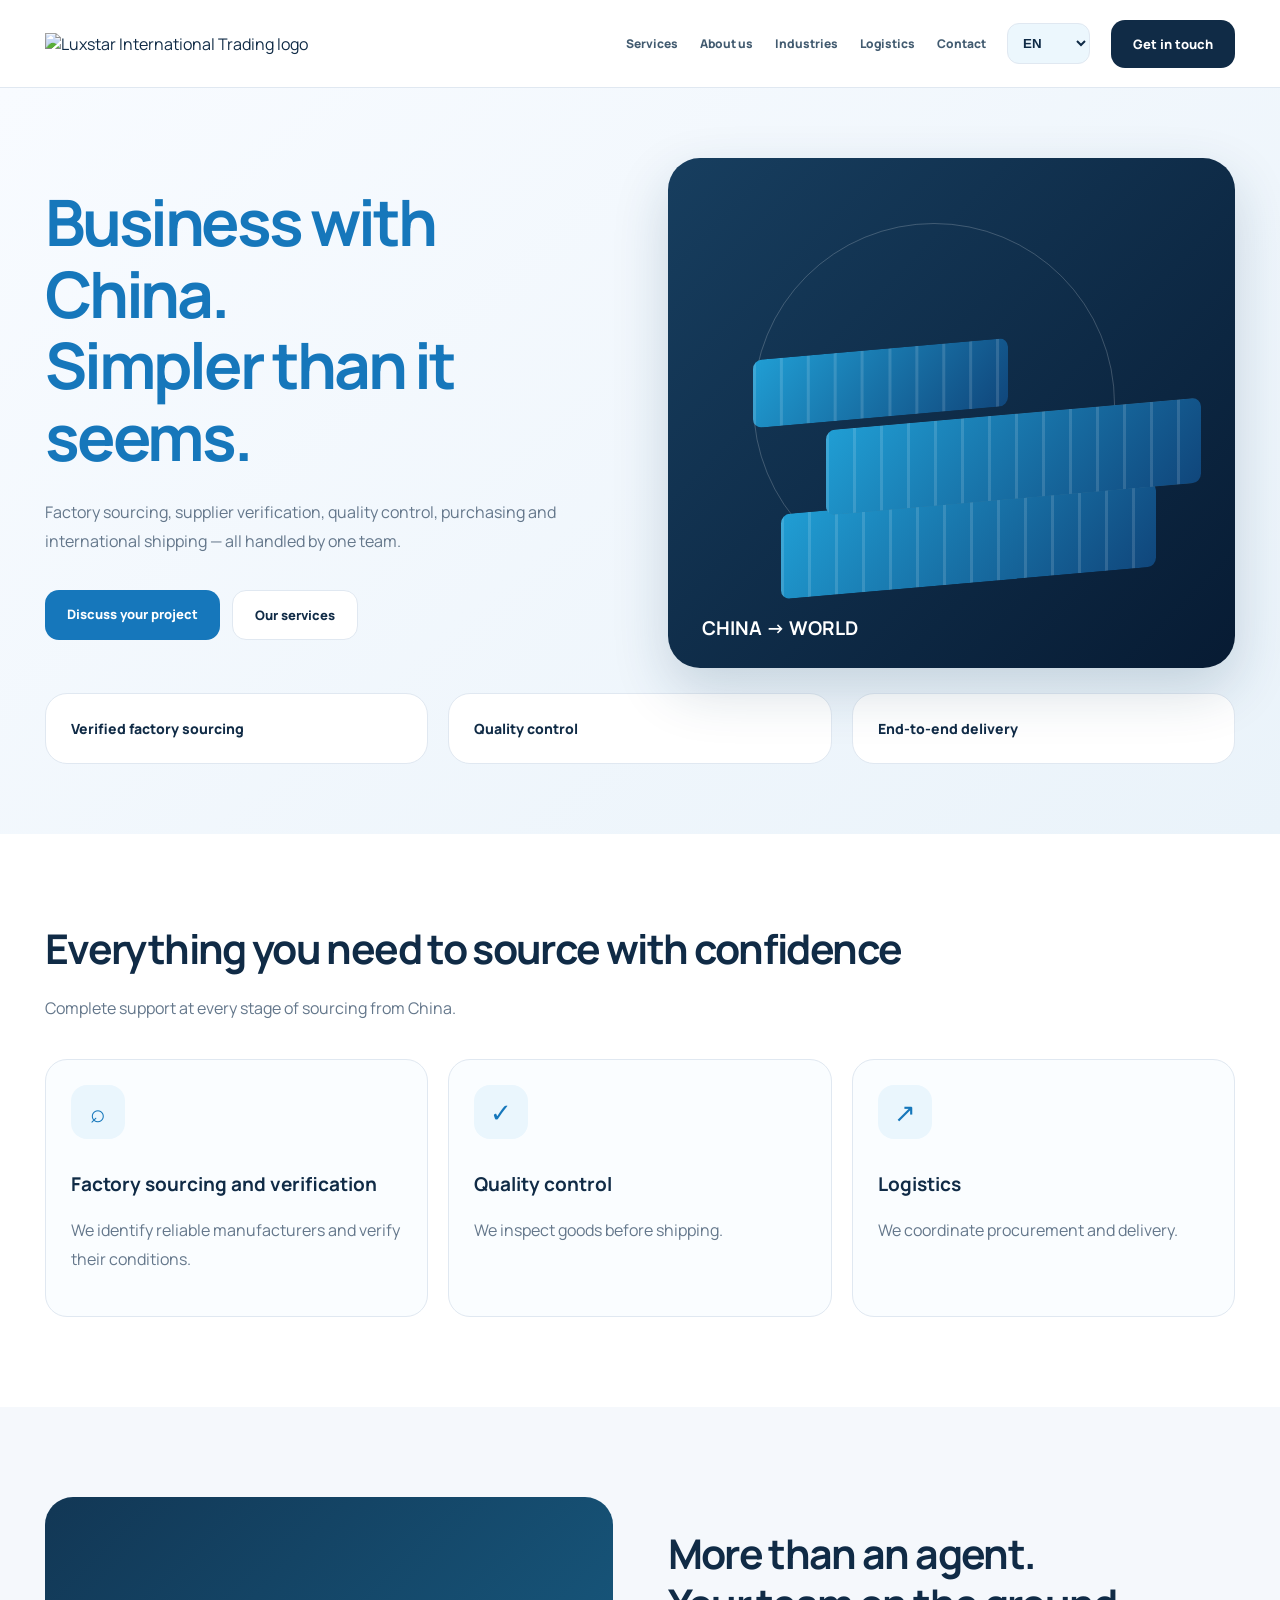
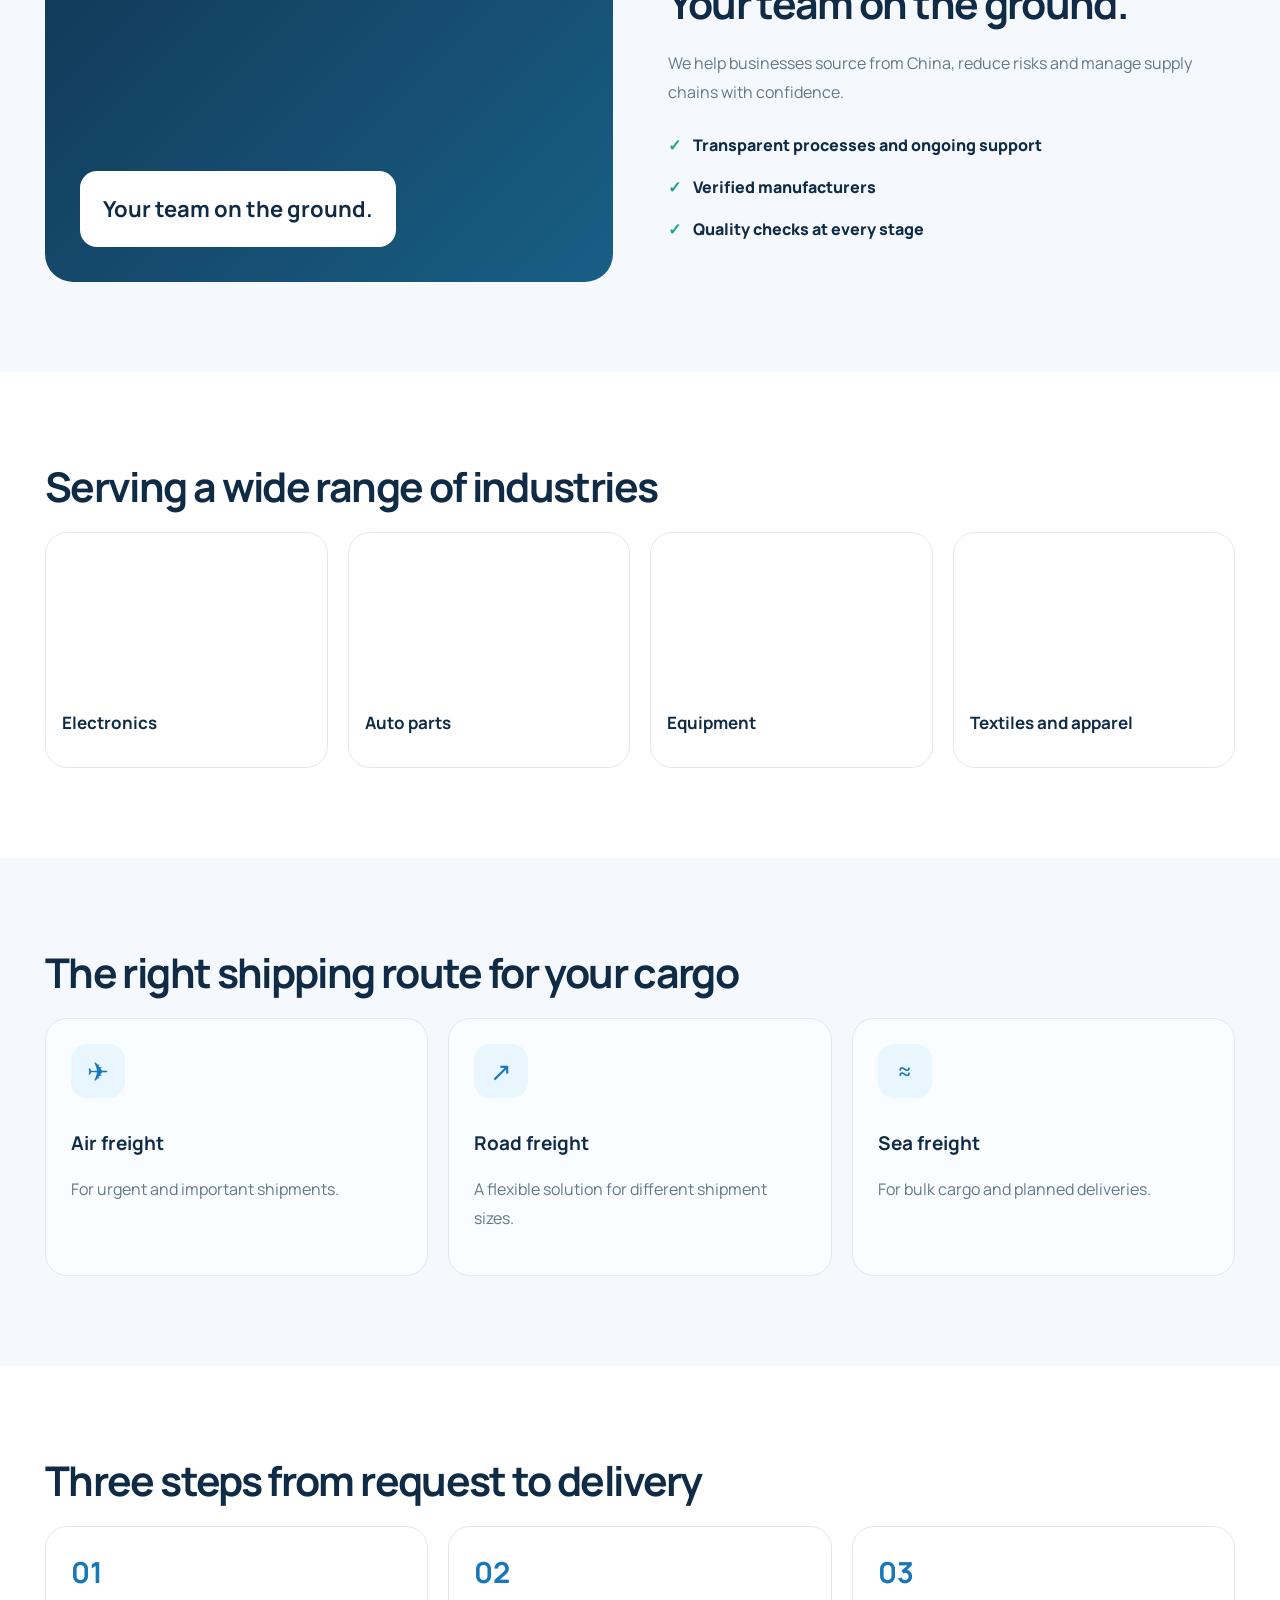
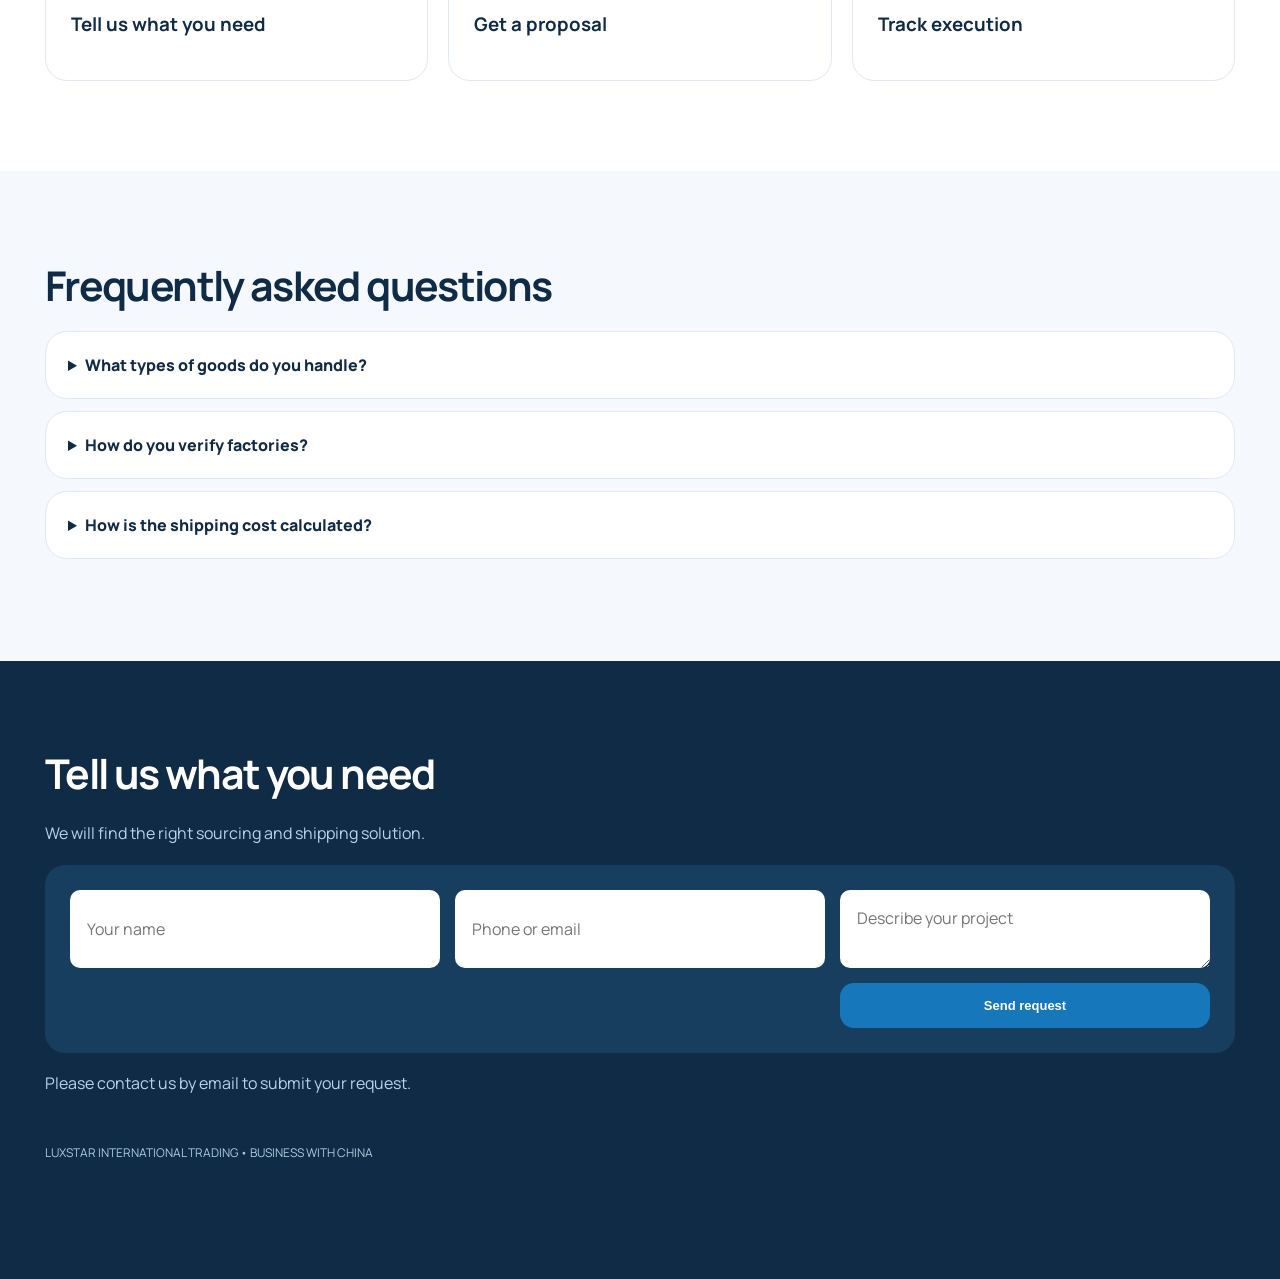
==== commit 82955f06: "Complete 11-language translations and restore missing Figma logistics and trust content" ====
--- a/figma-release-2026-10-14.html
+++ b/figma-release-2026-10-14.html
@@ -1,3 +1,3 @@
 <!doctype html><html lang="en"><head><meta charset="utf-8"><meta name="viewport" content="width=device-width,initial-scale=1"><title>Luxstar — China Sourcing & International Logistics</title><meta name="description" content="Factory sourcing, quality control and international logistics from China."><link rel="preconnect" href="https://fonts.googleapis.com"><link rel="stylesheet" href="https://fonts.googleapis.com/css2?family=Manrope:wght@400;500;600;700;800&display=swap"><style>
 :root{--navy:#102b46;--blue:#1677bb;--cyan:#4dc7e8;--muted:#64778b;--bg:#f5f8fc;--line:#e0e8f1}*{box-sizing:border-box}html{scroll-behavior:smooth}body{margin:0;background:var(--bg);font-family:Manrope,Arial,sans-serif;color:var(--navy)}a{text-decoration:none;color:inherit}.wrap{width:min(1190px,calc(100% - 38px));margin:auto}.header{background:white;position:sticky;top:0;z-index:20;border-bottom:1px solid var(--line)}.head{display:flex;align-items:center;gap:21px;min-height:87px}.brand img{width:112px;height:74px;object-fit:contain}.nav{display:flex;align-items:center;gap:22px;margin-left:auto}.nav a{font-size:12px;font-weight:800;color:#425b70}.switch{padding:11px;border:1px solid var(--line);border-radius:12px;background:#ecf7fd;color:var(--navy);font-weight:800}.cta,.btn{background:var(--blue);color:white;border-radius:14px;padding:15px 22px;display:inline-block;font-size:13px;font-weight:800;border:0;cursor:pointer}.cta{background:var(--navy)}.hero{padding:70px 0;background:linear-gradient(140deg,#f8fbff,#eaf3fa)}.hero-grid,.about-grid{display:grid;grid-template-columns:1fr 1fr;gap:55px;align-items:center}h1{font-size:clamp(42px,5vw,72px);line-height:1.12;letter-spacing:-.05em;margin:0 0 25px}h1 span{color:var(--blue)}p{line-height:1.85;color:var(--muted)}.hero p{font-size:16px;max-width:570px}.hero .actions{margin-top:33px;display:flex;gap:12px}.btn.outline{color:var(--navy);background:white;border:1px solid var(--line)}.art{background-image:linear-gradient(120deg,rgba(12,37,69,.8),rgba(8,26,48,.78)),url('https://images.unsplash.com/photo-1586528116311-ad8dd3c8310d?auto=format&fit=crop&w=1950&q=80');background-size:cover;background-position:center;height:510px;background:linear-gradient(135deg,#173e5f,#071b33);border-radius:32px;position:relative;overflow:hidden;padding:36px;color:white;box-shadow:0 22px 55px #173e6030}.art:before{content:"";position:absolute;width:360px;height:360px;border:1px solid #ffffff33;border-radius:50%;top:65px;left:15%}.art .box{position:absolute;border-radius:9px;background:repeating-linear-gradient(90deg,#ffffff22 0 3px,transparent 3px 27px),linear-gradient(130deg,#209ed4,#10467b);height:85px;left:20%;width:66%;bottom:85px;transform:skewY(-5deg)}.art .box.two{left:28%;bottom:169px;background-color:#477994}.art .box.three{left:15%;bottom:251px;width:45%;height:68px}.art b{position:absolute;bottom:27px;left:34px;font-size:19px}.stats,.cards,.products,.steps{display:grid;gap:20px}.stats{grid-template-columns:repeat(3,1fr);margin-top:25px}.stats div,.card,.product,.step,.faqitem{background:white;border:1px solid var(--line);border-radius:22px;padding:25px}.stats div{font-size:14px;font-weight:800}section.block{padding:90px 0}section.white{background:white}h2{font-size:clamp(29px,3.2vw,45px);line-height:1.22;letter-spacing:-.04em;margin:0 0 20px}.lead{margin-bottom:35px}.cards{grid-template-columns:repeat(3,1fr)}.card{min-height:244px;background:#fafdff}.card .symbol{display:grid;place-items:center;border-radius:16px;background:#eaf6fd;color:var(--blue);height:54px;width:54px;font-size:26px}.card h3{margin-top:32px;font-size:19px}.about-bg{min-height:385px;background:linear-gradient(135deg,#123755,#185f86);border-radius:28px;display:flex;align-items:flex-end;padding:35px}.about-bg strong{display:block;background:white;padding:23px;border-radius:17px;font-size:22px;max-width:330px}.checks div{padding:10px 0;font-weight:800}.checks div:before{content:"✓";color:#20a38b;margin-right:12px}.products{grid-template-columns:repeat(4,1fr)}.product{padding:16px}.product .graphic{background-size:cover;background-position:center;height:145px;background:linear-gradient(145deg,#d5edf7,#b9d8e6);border-radius:15px;display:grid;place-items:center;font-size:48px}.product h3{font-size:17px}.steps{grid-template-columns:repeat(3,1fr)}.step b{font-size:29px;color:var(--blue)}.faqitem{margin:12px 0;padding:0}.faqitem summary{cursor:pointer;padding:22px;font-weight:800}.faqitem p{padding:0 22px 20px}.contact{background:var(--navy);padding:88px 0;color:white}.contact h2{color:white}.contact p{color:#b9d4e9}.contact form{background:#173e5f;padding:25px;border-radius:20px;display:grid;grid-template-columns:1fr 1fr 1fr;gap:15px}.contact input,.contact textarea{width:100%;padding:17px;border:0;border-radius:10px;font:inherit;min-width:0}.contact textarea{resize:vertical;min-height:54px}.contact form button{grid-column:3}.foot{padding:30px 0;color:#aaccdc;font-size:12px}.mobilemenu{display:none}@media(max-width:1050px){.nav{gap:10px}.nav a{font-size:11px}.brand img{width:94px}}@media(max-width:760px){.head{flex-wrap:wrap;padding:8px 0;gap:12px}.nav{order:5;width:100%;overflow-x:auto;padding-bottom:8px;margin-left:0}.nav a{white-space:nowrap}.hero-grid,.about-grid{grid-template-columns:1fr}.art{height:340px}.stats,.cards,.steps{grid-template-columns:1fr}.products{grid-template-columns:repeat(2,1fr)}section.block{padding:55px 0}.contact form{grid-template-columns:1fr}.contact form button{grid-column:1}h1{font-size:42px}.hero{padding:45px 0}}
-</style></head><body><header class="header"><div class="wrap head"><a class="brand" href="#top"><img src="https://raw.githubusercontent.com/ceovitaly/luxstar-site/master/logo.jpeg" alt="Luxstar International Trading logo"></a><nav class="nav"><a href="#services" data-i="0"></a><a href="#about" data-i="1"></a><a href="#products" data-i="2"></a><a href="#logistics" data-i="3"></a><a href="#contact" data-i="4"></a></nav><select class="switch" id="lang" aria-label="Language"><option value="en">EN</option><option value="ru">RU</option><option value="zh">中文</option><option value="de">DE</option><option value="es">ES</option><option value="it">IT</option><option value="pt">PT</option><option value="ja">日本語</option><option value="ar">العربية</option><option value="th">ไทย</option><option value="tr">TR</option></select><a href="#contact" class="cta" data-i="5"></a></div></header><main><section id="top" class="hero"><div class="wrap"><div class="hero-grid"><div><h1><span data-i="6"></span><br><span data-i="7"></span></h1><p data-i="8"></p><div class="actions"><a class="btn" href="#contact" data-i="9"></a><a class="btn outline" href="#services" data-i="10"></a></div></div><div class="art" aria-label="Stylized cargo containers"><div class="box"></div><div class="box two"></div><div class="box three"></div><b>CHINA → WORLD</b></div></div><div class="stats"><div data-i="11"></div><div data-i="12"></div><div data-i="13"></div></div></div></section><section id="services" class="block white"><div class="wrap"><h2 data-i="14"></h2><p class="lead" data-i="15"></p><div class="cards"><article class="card"><div class="symbol">⌕</div><h3 data-i="16"></h3><p data-i="17"></p></article><article class="card"><div class="symbol">✓</div><h3 data-i="12"></h3><p data-i="18"></p></article><article class="card"><div class="symbol">↗</div><h3 data-i="3"></h3><p data-i="19"></p></article></div></div></section><section class="block" id="about"><div class="wrap about-grid"><div class="about-bg"><strong data-i="21"></strong></div><div><h2><span data-i="20"></span><br><span data-i="21"></span></h2><p data-i="22"></p><div class="checks"><div data-i="11"></div><div data-i="12"></div><div data-i="13"></div></div></div></div></section><section id="products" class="block white"><div class="wrap"><h2 data-i="27"></h2><div class="products"><article class="product"><div class="graphic" role="img" aria-label="Product category" style="background-image:url('https://images.unsplash.com/photo-1519389950473-47ba0277781c?auto=format&fit=crop&w=500&q=60')"></div><h3 data-i="23"></h3></article><article class="product"><div class="graphic" role="img" aria-label="Product category" style="background-image:url('https://images.unsplash.com/photo-1503376780353-7e6692767b70?auto=format&fit=crop&w=500&q=60')"></div><h3 data-i="24"></h3></article><article class="product"><div class="graphic" role="img" aria-label="Product category" style="background-image:url('https://images.unsplash.com/photo-1581091226825-a6a2a5aee158?auto=format&fit=crop&w=500&q=60')"></div><h3 data-i="25"></h3></article><article class="product"><div class="graphic" role="img" aria-label="Product category" style="background-image:url('https://images.unsplash.com/photo-1523381210434-271e8be1f52b?auto=format&fit=crop&w=500&q=60')"></div><h3 data-i="26"></h3></article></div></div></section><section id="logistics" class="block"><div class="wrap"><h2 data-i="28"></h2><div class="cards"><article class="card"><div class="symbol">✈</div><h3 data-i="29"></h3></article><article class="card"><div class="symbol">↗</div><h3 data-i="30"></h3></article><article class="card"><div class="symbol">≈</div><h3 data-i="31"></h3></article></div></div></section><section class="block white"><div class="wrap"><h2 data-i="32"></h2><div class="steps"><div class="step"><b>01</b><h3 data-i="33"></h3></div><div class="step"><b>02</b><h3 data-i="34"></h3></div><div class="step"><b>03</b><h3 data-i="35"></h3></div></div></div></section><section class="block"><div class="wrap"><h2 data-i="36"></h2><div class="faqitem"><details><summary data-i="37"></summary><p data-i="17"></p></details></div><div class="faqitem"><details><summary data-i="38"></summary><p data-i="18"></p></details></div><div class="faqitem"><details><summary data-i="39"></summary><p data-i="19"></p></details></div></div></section><section id="contact" class="contact"><div class="wrap"><h2 data-i="40"></h2><p data-i="41"></p><form id="contact-form"><input required name="name" data-ph="42"><input required name="contact" data-ph="43"><textarea required name="message" data-ph="44"></textarea><button class="btn" type="submit" data-i="45"></button></form><p id="form-note" data-i="46"></p><div class="foot">LUXSTAR INTERNATIONAL TRADING • BUSINESS WITH CHINA</div></div></section></main><script>const T={"en":["Services","About us","Industries","Logistics","Contact","Get in touch","Business with China.","Simpler than it seems.","Factory sourcing, supplier verification, quality control, purchasing and international shipping — all handled by one team.","Discuss your project","Our services","Verified factory sourcing","Quality control","End-to-end delivery","Everything you need to source with confidence","Complete support at every stage of sourcing from China.","Factory sourcing and verification","We identify reliable manufacturers and verify their conditions.","We inspect goods before shipping.","We coordinate procurement and delivery.","More than an agent.","Your team on the ground.","We help businesses source from China, reduce risks and manage supply chains with confidence.","Electronics","Auto parts","Equipment","Textiles and apparel","Serving a wide range of industries","The right shipping route for your cargo","Air freight","Road freight","Sea freight","Three steps from request to delivery","Tell us what you need","Get a proposal","Track execution","Frequently asked questions","What types of goods do you handle?","How do you verify factories?","How is the shipping cost calculated?","Tell us what you need","We will find the right sourcing and shipping solution.","Your name","Phone or email","Describe your project","Send request","Please contact us by email to submit your request.","Learn more"],"ru":["Услуги","О компании","Категории","Логистика","Контакты","Связаться","Бизнес с Китаем.","Проще, чем кажется.","Поиск производителей, проверка фабрик, контроль качества, закупки и доставка товаров из Китая — в одной команде.","Обсудить задачу","Наши услуги","Поиск проверенных фабрик","Контроль качества","Доставка под ключ","Всё необходимое для уверенных закупок","Комплексное сопровождение бизнеса на каждом этапе работы с Китаем.","Поиск и проверка фабрик","Найдём надёжного производителя и проверим условия работы.","Проверим товар до отправки.","Организуем закупку и доставку.","Не просто посредник.","Ваша команда на месте.","Помогаем бизнесу закупать товары в Китае, снижать риски и уверенно управлять поставками.","Электроника","Автозапчасти","Оборудование","Текстиль и одежда","Работаем с разными направлениями бизнеса","Оптимальный маршрут под ваш груз","Авиадоставка","Автомобильная","Морская","Три шага от запроса до результата","Расскажите о задаче","Получите предложение","Контролируйте исполнение","Отвечаем на главное","С какими товарами вы работаете?","Как происходит проверка фабрик?","Как рассчитывается стоимость доставки?","Расскажите, что вам нужно","Подберём решение для закупки и доставки из Китая.","Ваше имя","Телефон или email","Опишите задачу","Отправить заявку","Для отправки заявки свяжитесь с нами по электронной почте.","Подробнее"]};const select=document.getElementById('lang');function change(l){const lang=T[l]?l:'en';const values=T[lang];document.documentElement.lang=lang;document.documentElement.dir=lang==='ar'?'rtl':'ltr';document.querySelectorAll('[data-i]').forEach(n=>{n.textContent=values[Number(n.dataset.i)]||T.en[Number(n.dataset.i)]});document.querySelectorAll('[data-ph]').forEach(n=>{n.placeholder=values[Number(n.dataset.ph)]||T.en[Number(n.dataset.ph)]});select.value=l;try{localStorage.setItem('luxstar-lang',l)}catch(e){}document.title='LUXSTAR — '+(values[6]||T.en[6]);history.replaceState(null,'',location.pathname+'?lang='+l+location.hash)}select.addEventListener('change',e=>change(e.target.value));const params=new URLSearchParams(location.search);change(params.get('lang')||localStorage.getItem('luxstar-lang')||'en');document.getElementById('contact-form').addEventListener('submit',e=>{e.preventDefault();const d=new FormData(e.target);const subject=encodeURIComponent('Luxstar website inquiry');const body=encodeURIComponent('Name: '+d.get('name')+'\nContact: '+d.get('contact')+'\nMessage: '+d.get('message'));location.href='mailto:info@luxstartrading.com?subject='+subject+'&body='+body;});</script></body></html>+</style></head><body><header class="header"><div class="wrap head"><a class="brand" href="#top"><img src="https://raw.githubusercontent.com/ceovitaly/luxstar-site/master/logo.jpeg" alt="Luxstar International Trading logo"></a><nav class="nav"><a href="#services" data-i="0"></a><a href="#about" data-i="1"></a><a href="#products" data-i="2"></a><a href="#logistics" data-i="3"></a><a href="#contact" data-i="4"></a></nav><select class="switch" id="lang" aria-label="Language"><option value="en">EN</option><option value="ru">RU</option><option value="zh">中文</option><option value="de">DE</option><option value="es">ES</option><option value="it">IT</option><option value="pt">PT</option><option value="ja">日本語</option><option value="ar">العربية</option><option value="th">ไทย</option><option value="tr">TR</option></select><a href="#contact" class="cta" data-i="5"></a></div></header><main><section id="top" class="hero"><div class="wrap"><div class="hero-grid"><div><h1><span data-i="6"></span><br><span data-i="7"></span></h1><p data-i="8"></p><div class="actions"><a class="btn" href="#contact" data-i="9"></a><a class="btn outline" href="#services" data-i="10"></a></div></div><div class="art" aria-label="Logistics and cargo shipping"><div class="box"></div><div class="box two"></div><div class="box three"></div><b>CHINA → WORLD</b></div></div><div class="stats"><div data-i="11"></div><div data-i="12"></div><div data-i="13"></div></div></div></section><section id="services" class="block white"><div class="wrap"><h2 data-i="14"></h2><p class="lead" data-i="15"></p><div class="cards"><article class="card"><div class="symbol">⌕</div><h3 data-i="16"></h3><p data-i="17"></p></article><article class="card"><div class="symbol">✓</div><h3 data-i="12"></h3><p data-i="18"></p></article><article class="card"><div class="symbol">↗</div><h3 data-i="3"></h3><p data-i="19"></p></article></div></div></section><section class="block" id="about"><div class="wrap about-grid"><div class="about-bg"><strong data-i="21"></strong></div><div><h2><span data-i="20"></span><br><span data-i="21"></span></h2><p data-i="22"></p><div class="checks"><div data-i="51"></div><div data-i="52"></div><div data-i="53"></div></div></div></div></section><section id="products" class="block white"><div class="wrap"><h2 data-i="27"></h2><div class="products"><article class="product"><div class="graphic" role="img" aria-label="Product category" style="background-image:url('https://images.unsplash.com/photo-1519389950473-47ba0277781c?auto=format&fit=crop&w=500&q=60')"></div><h3 data-i="23"></h3></article><article class="product"><div class="graphic" role="img" aria-label="Product category" style="background-image:url('https://images.unsplash.com/photo-1503376780353-7e6692767b70?auto=format&fit=crop&w=500&q=60')"></div><h3 data-i="24"></h3></article><article class="product"><div class="graphic" role="img" aria-label="Product category" style="background-image:url('https://images.unsplash.com/photo-1581091226825-a6a2a5aee158?auto=format&fit=crop&w=500&q=60')"></div><h3 data-i="25"></h3></article><article class="product"><div class="graphic" role="img" aria-label="Product category" style="background-image:url('https://images.unsplash.com/photo-1523381210434-271e8be1f52b?auto=format&fit=crop&w=500&q=60')"></div><h3 data-i="26"></h3></article></div></div></section><section id="logistics" class="block"><div class="wrap"><h2 data-i="28"></h2><div class="cards"><article class="card"><div class="symbol">✈</div><h3 data-i="29"></h3><p data-i="48"></p></article><article class="card"><div class="symbol">↗</div><h3 data-i="30"></h3><p data-i="49"></p></article><article class="card"><div class="symbol">≈</div><h3 data-i="31"></h3><p data-i="50"></p></article></div></div></section><section class="block white"><div class="wrap"><h2 data-i="32"></h2><div class="steps"><div class="step"><b>01</b><h3 data-i="33"></h3></div><div class="step"><b>02</b><h3 data-i="34"></h3></div><div class="step"><b>03</b><h3 data-i="35"></h3></div></div></div></section><section class="block"><div class="wrap"><h2 data-i="36"></h2><div class="faqitem"><details><summary data-i="37"></summary><p data-i="17"></p></details></div><div class="faqitem"><details><summary data-i="38"></summary><p data-i="18"></p></details></div><div class="faqitem"><details><summary data-i="39"></summary><p data-i="19"></p></details></div></div></section><section id="contact" class="contact"><div class="wrap"><h2 data-i="40"></h2><p data-i="41"></p><form id="contact-form"><input required name="name" data-ph="42"><input required name="contact" data-ph="43"><textarea required name="message" data-ph="44"></textarea><button class="btn" type="submit" data-i="45"></button></form><p id="form-note" data-i="46"></p><div class="foot">LUXSTAR INTERNATIONAL TRADING • BUSINESS WITH CHINA</div></div></section></main><script>const T={"en":["Services","About us","Industries","Logistics","Contact","Get in touch","Business with China.","Simpler than it seems.","Factory sourcing, supplier verification, quality control, purchasing and international shipping — all handled by one team.","Discuss your project","Our services","Verified factory sourcing","Quality control","End-to-end delivery","Everything you need to source with confidence","Complete support at every stage of sourcing from China.","Factory sourcing and verification","We identify reliable manufacturers and verify their conditions.","We inspect goods before shipping.","We coordinate procurement and delivery.","More than an agent.","Your team on the ground.","We help businesses source from China, reduce risks and manage supply chains with confidence.","Electronics","Auto parts","Equipment","Textiles and apparel","Serving a wide range of industries","The right shipping route for your cargo","Air freight","Road freight","Sea freight","Three steps from request to delivery","Tell us what you need","Get a proposal","Track execution","Frequently asked questions","What types of goods do you handle?","How do you verify factories?","How is the shipping cost calculated?","Tell us what you need","We will find the right sourcing and shipping solution.","Your name","Phone or email","Describe your project","Send request","Please contact us by email to submit your request.","Learn more","For urgent and important shipments.","A flexible solution for different shipment sizes.","For bulk cargo and planned deliveries.","Transparent processes and ongoing support","Verified manufacturers","Quality checks at every stage"],"ru":["Услуги","О компании","Категории","Логистика","Контакты","Связаться","Бизнес с Китаем.","Проще, чем кажется.","Поиск производителей, проверка фабрик, контроль качества, закупки и доставка товаров из Китая — в одной команде.","Обсудить задачу","Наши услуги","Поиск проверенных фабрик","Контроль качества","Доставка под ключ","Всё необходимое для уверенных закупок","Комплексное сопровождение бизнеса на каждом этапе работы с Китаем.","Поиск и проверка фабрик","Найдём надёжного производителя и проверим условия работы.","Проверим товар до отправки.","Организуем закупку и доставку.","Не просто посредник.","Ваша команда на месте.","Помогаем бизнесу закупать товары в Китае, снижать риски и уверенно управлять поставками.","Электроника","Автозапчасти","Оборудование","Текстиль и одежда","Работаем с разными направлениями бизнеса","Оптимальный маршрут под ваш груз","Авиадоставка","Автомобильная","Морская","Три шага от запроса до результата","Расскажите о задаче","Получите предложение","Контролируйте исполнение","Отвечаем на главное","С какими товарами вы работаете?","Как происходит проверка фабрик?","Как рассчитывается стоимость доставки?","Расскажите, что вам нужно","Подберём решение для закупки и доставки из Китая.","Ваше имя","Телефон или email","Опишите задачу","Отправить заявку","Для отправки заявки свяжитесь с нами по электронной почте.","Подробнее","Для срочных и важных отправлений.","Гибкое решение для разных объёмов.","Для крупных партий и плановых поставок.","Прозрачные процессы и сопровождение","Проверенные производители","Контроль на каждом этапе"],"zh":["服务","关于我们","产品类别","物流","联系我们","联系我们","中国业务。","比您想象的更简单。","寻找生产商、审核工厂、质量控制、采购以及中国国际物流——由同一团队为您服务。","咨询项目","我们的服务","寻找可靠工厂","质量控制","一站式配送","安心采购所需的一切","全程支持您在中国的采购业务。","工厂寻找与审核","我们寻找可靠的生产商并核实合作条件。","发货前检查商品质量。","协调采购与运输。","不只是中间商。","您在中国的本地团队。","帮助企业在中国采购、降低风险并高效管理供应链。","电子产品","汽车零部件","机械设备","纺织品及服装","服务多个行业","为您的货物选择最佳运输路线","空运","陆运","海运","从询价到交付只需三步","告诉我们您的需求","获取报价","跟踪执行过程","常见问题","您可以采购哪些商品？","如何审核工厂？","运费如何计算？","告诉我们您的需求","我们将为您制定采购和运输方案。","您的姓名","电话或邮箱","描述您的需求","发送咨询","请通过电子邮件联系我们提交咨询。","了解更多","适合紧急和重要货物。","适合不同规模的灵活运输方案。","适合大批量及计划性发货。","透明流程与全程支持","经过审核的生产商","每个环节的质量把控"],"de":["Leistungen","Über uns","Branchen","Logistik","Kontakt","Kontakt aufnehmen","Geschäfte mit China.","Einfacher als gedacht.","Herstellersuche, Fabrikprüfung, Qualitätskontrolle, Einkauf und internationaler Versand aus China – alles aus einer Hand.","Projekt besprechen","Unsere Leistungen","Geprüfte Hersteller finden","Qualitätskontrolle","Komplettlieferung","Alles für einen sicheren Einkauf","Umfassende Unterstützung in jeder Phase der Beschaffung in China.","Herstellersuche und Prüfung","Wir finden zuverlässige Hersteller und prüfen die Konditionen.","Wir prüfen die Ware vor dem Versand.","Wir koordinieren Einkauf und Lieferung.","Mehr als ein Vermittler.","Ihr Team vor Ort.","Wir helfen Unternehmen, sicher in China einzukaufen, Risiken zu reduzieren und Lieferketten zu steuern.","Elektronik","Autoteile","Maschinen und Anlagen","Textilien und Bekleidung","Wir bedienen zahlreiche Branchen","Der richtige Transportweg für Ihre Fracht","Luftfracht","Straßentransport","Seefracht","In drei Schritten zum Ergebnis","Beschreiben Sie Ihr Vorhaben","Angebot erhalten","Ausführung verfolgen","Häufige Fragen","Welche Waren betreuen Sie?","Wie prüfen Sie Fabriken?","Wie werden Versandkosten berechnet?","Was benötigen Sie?","Wir finden die passende Beschaffungs- und Transportlösung.","Ihr Name","Telefon oder E-Mail","Beschreiben Sie Ihr Projekt","Anfrage senden","Bitte senden Sie Ihre Anfrage per E-Mail.","Mehr erfahren","Für dringende und wichtige Sendungen.","Flexible Lösung für unterschiedliche Mengen.","Für große Mengen und planbare Lieferungen.","Transparente Abläufe und Begleitung","Geprüfte Hersteller","Kontrolle in jeder Phase"],"es":["Servicios","Nosotros","Sectores","Logística","Contacto","Contactar","Negocios con China.","Más fácil de lo que parece.","Búsqueda de fabricantes, verificación de fábricas, control de calidad, compras y envíos internacionales desde China: todo con un solo equipo.","Hablar de tu proyecto","Nuestros servicios","Búsqueda de fábricas fiables","Control de calidad","Entrega integral","Todo para comprar con confianza","Apoyo completo durante cada etapa de las compras en China.","Búsqueda y verificación de fábricas","Encontramos fabricantes fiables y revisamos sus condiciones.","Inspeccionamos los productos antes del envío.","Coordinamos las compras y la entrega.","Más que un intermediario.","Tu equipo sobre el terreno.","Ayudamos a las empresas a comprar en China, reducir riesgos y gestionar sus suministros.","Electrónica","Repuestos de automóvil","Equipos","Textiles y ropa","Trabajamos con múltiples sectores","La ruta ideal para tu mercancía","Transporte aéreo","Transporte terrestre","Transporte marítimo","Tres pasos hasta la entrega","Cuéntanos qué necesitas","Recibe una propuesta","Supervisa la ejecución","Preguntas frecuentes","¿Qué productos gestionan?","¿Cómo verifican las fábricas?","¿Cómo se calcula el coste del envío?","Cuéntanos qué necesitas","Encontraremos una solución de compras y transporte.","Tu nombre","Teléfono o correo","Describe tu proyecto","Enviar solicitud","Envíanos tu solicitud por correo electrónico.","Más información","Para envíos urgentes e importantes.","Solución flexible para distintos volúmenes.","Para grandes lotes y entregas planificadas.","Procesos transparentes y acompañamiento","Fabricantes verificados","Control en cada etapa"],"it":["Servizi","Chi siamo","Settori","Logistica","Contatti","Contattaci","Affari con la Cina.","Più semplice di quanto pensi.","Ricerca di produttori, verifica delle fabbriche, controllo qualità, acquisti e spedizioni internazionali dalla Cina: un unico team.","Parliamo del tuo progetto","I nostri servizi","Ricerca di fabbriche affidabili","Controllo qualità","Consegna completa","Tutto per acquistare con fiducia","Assistenza completa in ogni fase degli acquisti in Cina.","Ricerca e verifica fabbriche","Troviamo produttori affidabili e verifichiamo le condizioni.","Ispezioniamo le merci prima della spedizione.","Coordiniamo acquisti e consegne.","Più di un intermediario.","Il tuo team sul posto.","Aiutiamo le aziende a comprare in Cina, ridurre i rischi e gestire le forniture.","Elettronica","Ricambi auto","Macchinari","Tessili e abbigliamento","Operiamo in diversi settori","La rotta migliore per la tua merce","Trasporto aereo","Trasporto su strada","Trasporto marittimo","Tre passi fino alla consegna","Raccontaci cosa ti serve","Ricevi un'offerta","Segui l'esecuzione","Domande frequenti","Quali prodotti trattate?","Come verificate le fabbriche?","Come si calcola il costo della spedizione?","Raccontaci cosa ti serve","Troveremo la soluzione adatta per acquisti e trasporti.","Il tuo nome","Telefono o email","Descrivi il progetto","Invia richiesta","Invia la richiesta via email.","Scopri di più","Per spedizioni urgenti e importanti.","Soluzione flessibile per diversi volumi.","Per grandi lotti e consegne programmate.","Processi trasparenti e assistenza","Produttori verificati","Controllo in ogni fase"],"pt":["Serviços","Sobre nós","Setores","Logística","Contato","Fale conosco","Negócios com a China.","Mais simples do que parece.","Busca de fabricantes, verificação de fábricas, controle de qualidade, compras e transporte internacional da China — tudo em uma só equipe.","Fale sobre seu projeto","Nossos serviços","Busca de fábricas confiáveis","Controle de qualidade","Entrega completa","Tudo para comprar com confiança","Suporte completo em cada etapa das compras na China.","Busca e verificação de fábricas","Encontramos fabricantes confiáveis e verificamos as condições.","Inspecionamos as mercadorias antes do envio.","Coordenamos compras e entregas.","Mais que um intermediário.","Sua equipe no local.","Ajudamos empresas a comprar na China, reduzir riscos e gerenciar suprimentos.","Eletrônicos","Peças automotivas","Equipamentos","Têxteis e roupas","Atendemos diversos setores","A melhor rota para sua carga","Frete aéreo","Transporte rodoviário","Frete marítimo","Três passos até a entrega","Conte o que você precisa","Receba uma proposta","Acompanhe a execução","Perguntas frequentes","Com quais produtos vocês trabalham?","Como verificam as fábricas?","Como é calculado o custo do frete?","Conte o que você precisa","Encontraremos a solução ideal de compras e transporte.","Seu nome","Telefone ou email","Descreva seu projeto","Enviar pedido","Envie seu pedido por email.","Saiba mais","Para remessas urgentes e importantes.","Solução flexível para diferentes volumes.","Para grandes cargas e entregas planejadas.","Processos transparentes e suporte","Fabricantes verificados","Controle em cada etapa"],"ja":["サービス","会社概要","業種","物流","お問い合わせ","お問い合わせ","中国とのビジネス。","思ったより簡単です。","メーカー探し、工場調査、品質管理、仕入れ、中国からの国際配送まで一つのチームが対応します。","案件を相談する","サービス","信頼できる工場の選定","品質管理","一括配送","安心の調達に必要なすべて","中国調達の各段階を総合的にサポート。","工場の選定と調査","信頼できるメーカーを探し、取引条件を確認します。","出荷前に商品を検品します。","調達から配送まで手配します。","単なる仲介ではありません。","中国現地のあなたのチーム。","中国からの調達を支援し、リスクを減らして供給網を管理します。","電子機器","自動車部品","機械設備","繊維・衣料品","幅広い業界に対応","貨物に最適な輸送ルート","航空輸送","陸上輸送","海上輸送","相談から納品までの3ステップ","ご要望をお聞かせください","お見積もりを受け取る","進捗を確認する","よくある質問","どのような商品に対応していますか？","工場の調査はどう行いますか？","送料はどのように計算しますか？","ご要望をお聞かせください","最適な調達・輸送方法をご提案します。","お名前","電話番号またはメール","ご依頼内容","送信する","お問い合わせはメールでお送りください。","詳細を見る","緊急性の高い貨物に最適。","さまざまな貨物量に柔軟に対応。","大量貨物や計画的な輸送に最適。","透明性の高い進行管理とサポート","調査済みメーカー","各工程での品質管理"],"ar":["الخدمات","من نحن","القطاعات","الخدمات اللوجستية","اتصل بنا","تواصل معنا","التجارة مع الصين.","أسهل مما تتخيل.","البحث عن المصانع والتحقق منها ومراقبة الجودة والشراء والشحن الدولي من الصين، كل ذلك عبر فريق واحد.","ناقش مشروعك","خدماتنا","البحث عن مصانع موثوقة","مراقبة الجودة","توصيل متكامل","كل ما تحتاجه للشراء بثقة","دعم متكامل في جميع مراحل التوريد من الصين.","البحث عن المصانع والتحقق منها","نجد مصنّعين موثوقين ونتحقق من شروط التعاون.","نفحص البضائع قبل الشحن.","ننسق الشراء والتسليم.","لسنا مجرد وسيط.","فريقك على أرض الواقع.","نساعد الشركات على الشراء من الصين وتقليل المخاطر وإدارة سلاسل التوريد بثقة.","الإلكترونيات","قطع غيار السيارات","المعدات","المنسوجات والملابس","نخدم قطاعات متنوعة","أفضل مسار شحن لبضائعك","الشحن الجوي","الشحن البري","الشحن البحري","ثلاث خطوات من الطلب إلى التسليم","أخبرنا بما تحتاجه","احصل على عرض","تابع التنفيذ","الأسئلة الشائعة","ما أنواع المنتجات التي تتعاملون معها؟","كيف تتحققون من المصانع؟","كيف تُحسب تكلفة الشحن؟","أخبرنا بما تحتاجه","سنقترح الحل المناسب للشراء والشحن.","الاسم","الهاتف أو البريد الإلكتروني","صف مشروعك","إرسال الطلب","يرجى إرسال طلبك عبر البريد الإلكتروني.","اعرف المزيد","للشحنات العاجلة والمهمة.","حل مرن لأحجام الشحن المختلفة.","للشحنات الكبيرة والمجدولة.","عمليات شفافة ودعم مستمر","مصنّعون موثوقون","رقابة في كل مرحلة"],"th":["บริการ","เกี่ยวกับเรา","อุตสาหกรรม","โลจิสติกส์","ติดต่อ","ติดต่อเรา","ธุรกิจกับจีน","ง่ายกว่าที่คิด","ค้นหาผู้ผลิต ตรวจสอบโรงงาน ควบคุมคุณภาพ จัดซื้อ และขนส่งระหว่างประเทศจากจีน ครบในทีมเดียว","ปรึกษาโครงการ","บริการของเรา","ค้นหาโรงงานที่เชื่อถือได้","ควบคุมคุณภาพ","จัดส่งครบวงจร","ทุกสิ่งเพื่อการจัดซื้ออย่างมั่นใจ","ดูแลทุกขั้นตอนในการจัดซื้อสินค้าจากจีน","ค้นหาและตรวจสอบโรงงาน","เราค้นหาผู้ผลิตที่เชื่อถือได้และตรวจสอบเงื่อนไข","เราตรวจสอบสินค้าก่อนจัดส่ง","เราประสานงานการจัดซื้อและขนส่ง","มากกว่าคนกลาง","ทีมงานของคุณในพื้นที่","เราช่วยธุรกิจจัดซื้อจากจีน ลดความเสี่ยง และบริหารห่วงโซ่อุปทาน","อิเล็กทรอนิกส์","อะไหล่รถยนต์","เครื่องจักร","สิ่งทอและเสื้อผ้า","รองรับหลากหลายอุตสาหกรรม","เส้นทางขนส่งที่เหมาะกับสินค้าของคุณ","ขนส่งทางอากาศ","ขนส่งทางถนน","ขนส่งทางทะเล","สามขั้นตอนจากคำขอถึงส่งมอบ","บอกสิ่งที่คุณต้องการ","รับข้อเสนอ","ติดตามการดำเนินงาน","คำถามที่พบบ่อย","คุณให้บริการสินค้าอะไรบ้าง?","ตรวจสอบโรงงานอย่างไร?","คำนวณค่าขนส่งอย่างไร?","บอกสิ่งที่คุณต้องการ","เราจะเลือกโซลูชันจัดซื้อและขนส่งที่เหมาะสม","ชื่อของคุณ","โทรศัพท์หรืออีเมล","อธิบายโครงการ","ส่งคำขอ","โปรดส่งคำขอทางอีเมล","ดูเพิ่มเติม","สำหรับการขนส่งที่เร่งด่วนและสำคัญ","ยืดหยุ่นตามปริมาณสินค้า","สำหรับสินค้าล็อตใหญ่และกำหนดส่งล่วงหน้า","ขั้นตอนโปร่งใสและมีทีมดูแล","ผู้ผลิตที่ผ่านการตรวจสอบ","ควบคุมทุกขั้นตอน"],"tr":["Hizmetler","Hakkımızda","Sektörler","Lojistik","İletişim","Bize ulaşın","Çin ile ticaret.","Düşündüğünüzden daha kolay.","Üretici bulma, fabrika denetimi, kalite kontrol, satın alma ve Çin'den uluslararası taşımacılık — tek ekipte.","Projenizi görüşelim","Hizmetlerimiz","Güvenilir fabrika bulma","Kalite kontrol","Anahtar teslim teslimat","Güvenle tedarik için gereken her şey","Çin'den tedarikin her aşamasında tam destek.","Fabrika bulma ve denetleme","Güvenilir üreticiler bulur ve koşulları doğrularız.","Ürünleri sevkiyattan önce inceleriz.","Satın alma ve teslimatı koordine ederiz.","Bir aracıdan daha fazlası.","Sahadaki ekibiniz.","İşletmelerin Çin'den güvenle tedarik yapmasına, riskleri azaltmasına ve tedarik zincirlerini yönetmesine yardımcı oluyoruz.","Elektronik","Otomotiv parçaları","Ekipman","Tekstil ve giyim","Birçok sektöre hizmet veriyoruz","Yükünüz için uygun taşıma rotası","Hava taşımacılığı","Karayolu taşımacılığı","Deniz taşımacılığı","Talep ve teslimat arasında üç adım","İhtiyacınızı anlatın","Teklif alın","Süreci takip edin","Sık sorulan sorular","Hangi ürünlerle çalışıyorsunuz?","Fabrikaları nasıl denetliyorsunuz?","Nakliye ücreti nasıl hesaplanıyor?","İhtiyacınızı anlatın","Doğru tedarik ve nakliye çözümünü bulalım.","Adınız","Telefon veya e-posta","Projenizi anlatın","Talep gönder","Talebinizi e-posta ile iletin.","Daha fazla bilgi","Acil ve önemli gönderiler için.","Farklı hacimlere uygun esnek çözüm.","Büyük ve planlı sevkiyatlar için.","Şeffaf süreçler ve sürekli destek","Doğrulanmış üreticiler","Her aşamada kontrol"]};const select=document.getElementById('lang');function change(l){const lang=T[l]?l:'en';const values=T[lang];document.documentElement.lang=lang;document.documentElement.dir=lang==='ar'?'rtl':'ltr';document.querySelectorAll('[data-i]').forEach(n=>{n.textContent=values[Number(n.dataset.i)]||T.en[Number(n.dataset.i)]});document.querySelectorAll('[data-ph]').forEach(n=>{n.placeholder=values[Number(n.dataset.ph)]||T.en[Number(n.dataset.ph)]});select.value=lang;try{localStorage.setItem('luxstar-lang',lang)}catch(e){}document.title='LUXSTAR — '+(values[6]||T.en[6]);history.replaceState(null,'',location.pathname+'?lang='+lang+location.hash)}select.addEventListener('change',e=>change(e.target.value));const params=new URLSearchParams(location.search);change(params.get('lang')||localStorage.getItem('luxstar-lang')||'en');document.getElementById('contact-form').addEventListener('submit',e=>{e.preventDefault();const d=new FormData(e.target);const subject=encodeURIComponent('Luxstar website inquiry');const body=encodeURIComponent('Name: '+d.get('name')+'\nContact: '+d.get('contact')+'\nMessage: '+d.get('message'));location.href='mailto:info@luxstartrading.com?subject='+subject+'&body='+body;});</script></body></html>
